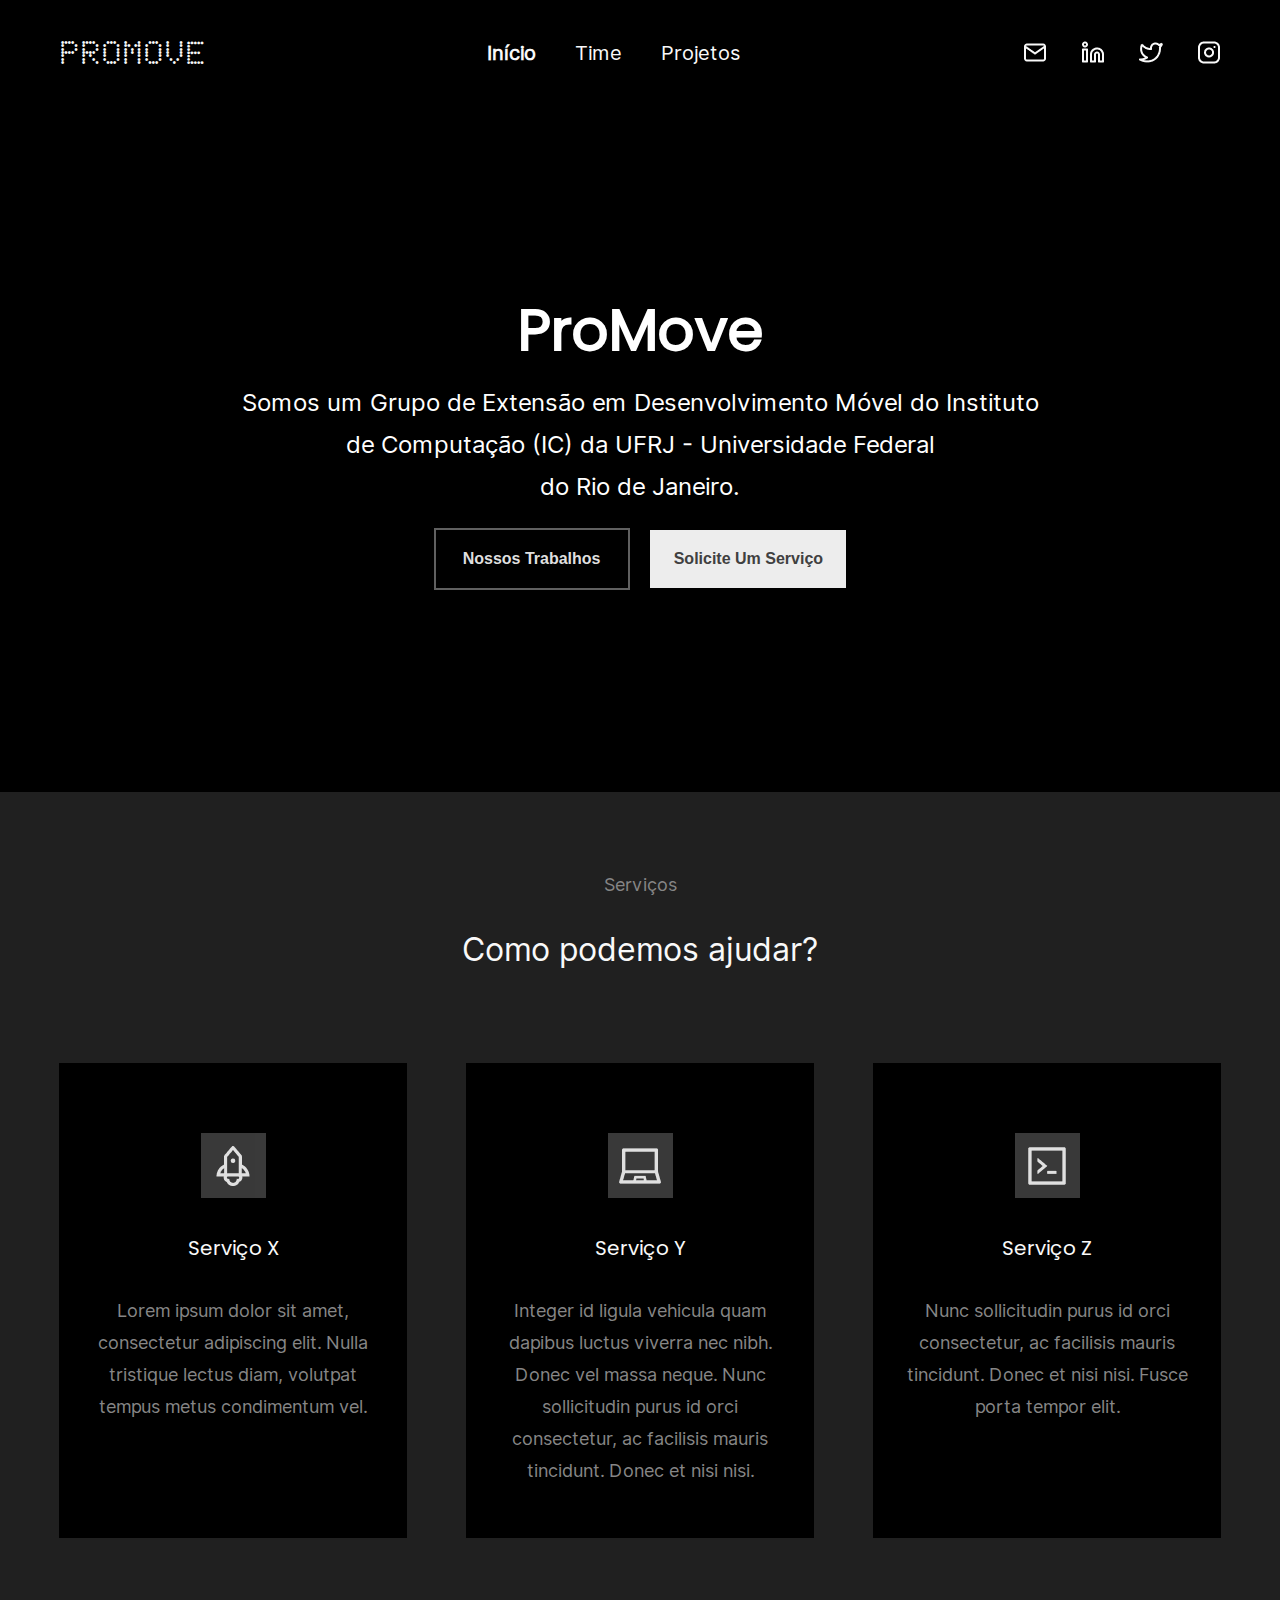
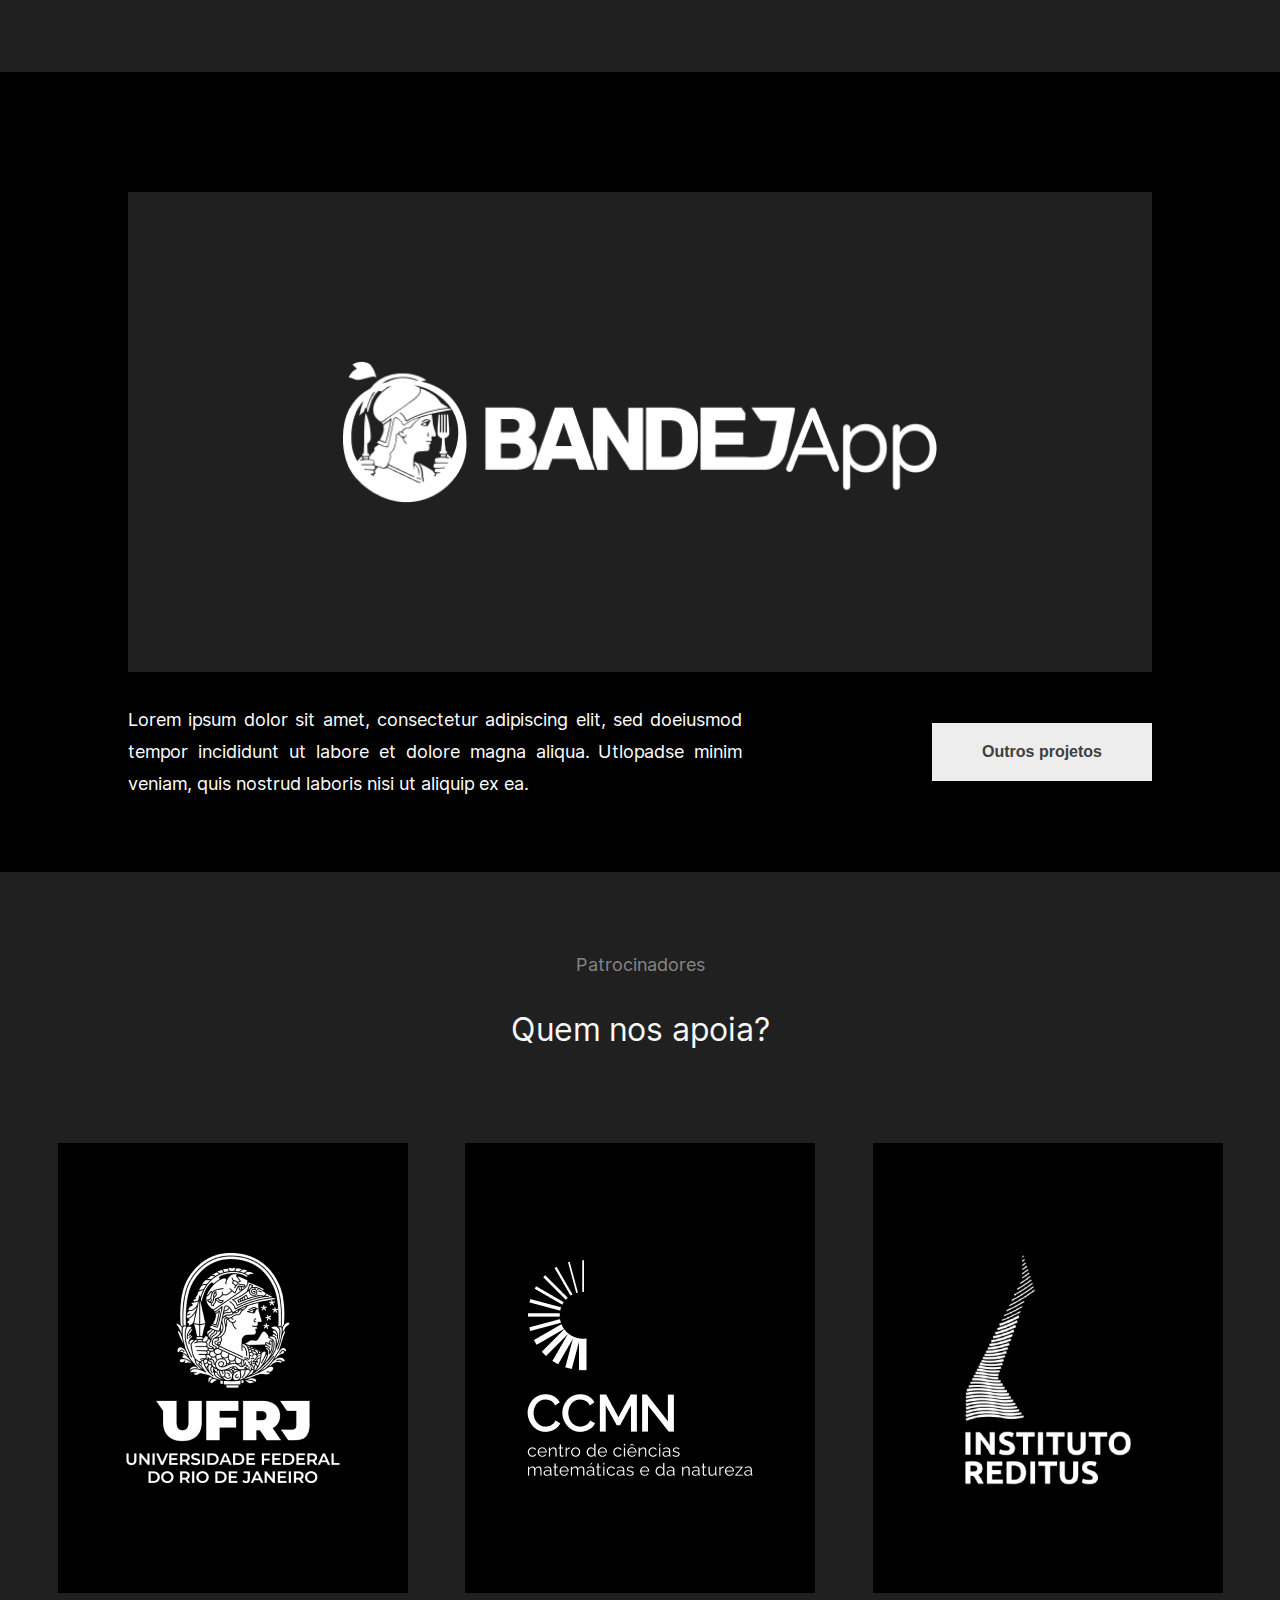
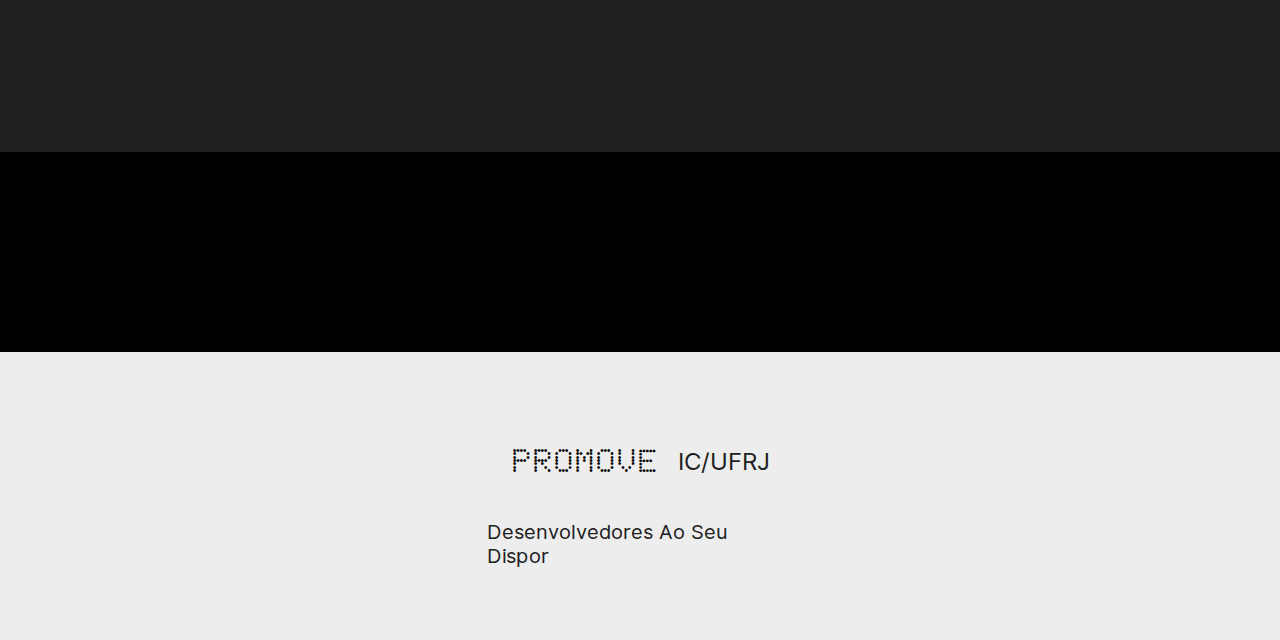
==== index.html @ 1f4e9b44 "melhora nome das classes e remove css não usado" ====
<!DOCTYPE html>
<html lang="en">

<head>
    <meta charset="UTF-8">
    <meta name="viewport" content="width=device-width, initial-scale=1.0">
    <link rel="stylesheet" href="styles/reset_css.css" />
    <link rel="stylesheet" href="style.css" />
    <title>ProMove - HomePage</title>
</head>

<body>
    <nav class="container-navbar">
        <div class="container-navbar-header-left">
            <h1 class="navbar-header-left">PROMOVE</h1>
        </div>
        <div class="container-navbar-list-center">
            <ul class="navbar-list-center">
                <li><a href=""> <span class="navbar-list-center-inicio">Início</span></a></li>
                <li><a href="pages/teams.html">Time</a></li>
                <li><a href="pages/projects.html">Projetos</a></li>
            </ul>
        </div>
        <div class="container-navbar-list-right">
            <ul class="navbar-list-right">
                <li><a href="mailto:promove@dcc.ufrj.br"> <img src="images/Mail-Icon.png"> </a></li>
                <li><a href="https://www.linkedin.com"> <img src="images/Linkedin-Icon.png"> </a></li>
                <li><a href="https://twitter.com/"> <img src="images/Twitter-Icon.png"> </a></li>
                <li><a href="https://www.instagram.com/"> <img src="images/Instagram-Icon.png"> </a></li>
            </ul>
        </div>
    </nav>

    <main class="container-main">
        <section class="container-section1">
            <article class="container-section1-conteudo">
                <h1>ProMove</h1>
                <p><span id="section1-texto-linha1">Somos um Grupo de Extensão em Desenvolvimento Móvel do
                        Instituto</span><span id="section1-texto-linha2">de Computação (IC) da UFRJ - Universidade
                        Federal</span>do Rio de Janeiro.</p>
                <div class="section1-botoes">
                    <button id="nossos-trabalhos-btn">Nossos Trabalhos</button>
                    <button id="solicite-um-servico-btn">Solicite Um Serviço</button>
                </div>
            </article>
        </section>

        <section class="servicos-section">
            <header>
                <h3>Serviços</h3>
                <h1>Como podemos ajudar?</h1>
            </header>
            <main class="servicos-cards">
                <div class="servico-card">
                    <div class="servico-card-container-img">
                        <img src="images/Section2-Rocket-Icon.png" alt="Imagem de Serviço X">
                    </div>
                    <h3>Serviço X</h3>
                    <p>Lorem ipsum dolor sit amet, consectetur adipiscing elit. Nulla tristique lectus diam,
                        volutpat tempus metus condimentum vel. </p>
                </div>

                <div class="servico-card">
                    <div class="servico-card-container-img">
                        <img src="images/Section2-Computer-Icon.png" alt="Imagem de Serviço Y">
                    </div>
                    <h3>Serviço Y</h3>
                    <p>Integer id ligula vehicula quam dapibus luctus viverra nec nibh. Donec vel massa
                        neque.
                        Nunc sollicitudin purus id orci consectetur, ac facilisis mauris tincidunt. Donec et
                        nisi nisi.</p>
                </div>

                <div class="servico-card">
                    <div class="servico-card-container-img">
                        <img src="images/Section2-Terminal-Icon.png" alt="Imagem de Serviço Z">
                    </div>
                    <h3>Serviço Z</h3>
                    <p>Nunc sollicitudin purus id orci consectetur, ac facilisis mauris tincidunt. Donec et
                        nisi
                        nisi. Fusce porta tempor elit.</p>
                </div>
            </main>
        </section>

        <section class="bandejapp-section">
            <div class="container-section3-conteudo">
                <div class="bandejapp">
                    <img id="bandejapp-img" src="images/bandejapp.png">
                </div>
                <div class="container-section3-inferior">
                    <p>Lorem ipsum dolor sit amet, consectetur adipiscing elit, sed doeiusmod
                        tempor incididunt ut labore et dolore magna aliqua. Utlopadse minim
                        veniam, quis nostrud laboris nisi ut aliquip ex ea.</p>
                    <button id="outros-projetos-btn">
                        Outros projetos
                    </button>
                </div>
            </div>
        </section>

        <section class="patrocinadores-section">
            <header>
                <h3 id="patrocinadores">Patrocinadores</h3>
                <h1 id="quem-nos-apoia">Quem nos apoia?</h1>
            </header>
            <main class="patrocinadores-cards">
                <div class="patrocinador-card">
                    <img src="images/Section3-img1.png">
                </div>

                <div class="patrocinador-card">
                    <img src="images/Section3-img2.png">
                </div>

                <div class="patrocinador-card">
                    <img src="images/Section3-img3.png">
                </div>
            </main>
        </section>

        <section id="preenchimento"></section>
    </main>

    <footer>
        <div class="container-footer-textos">
            <div class="container-footer-texto-superior">
                <h1>PROMOVE</h1>
                <h1>IC/UFRJ</h1>
            </div>
            <div class="container-footer-texto-inferior">
                <p>Desenvolvedores Ao Seu Dispor</p>
            </div>
        </div>
    </footer>
</body>

</html>
<script>
    const nossosTrabsBtn = document.getElementById('nossos-trabalhos-btn');
    const outrosProjetosBtn = document.getElementById('outros-projetos-btn');
    nossosTrabsBtn.addEventListener('click', () => { window.location = 'pages/projects.html'; })
    outrosProjetosBtn.addEventListener('click', () => { window.location = 'pages/projects.html'; })
</script>
---- style.css ----
/* Font Configurations */

@font-face {
    font-family: led_dot_font;
    src: url(typography/led_dot_matrix/LED\ Dot-Matrix.ttf);
}

@font-face {
    font-family: inter_font;
    src: url(typography/inter/Inter-Regular.ttf);
}

@font-face {
    font-family: poppins_font;
    src: url(typography/Poppins/Poppins-Regular.ttf);
}

body {
    background-color: black;
}

/* Navbar */
.container-navbar {
    display: flex;
    align-items: center;
    justify-content: space-evenly;
    height: 107px;
    gap: 14rem;
}

.container-navbar-header-left {
    display: flex;
    align-items: center;
    height: 67px;
    text-align: center;
    width: 145px;
}

.navbar-header-left {
    font-family: led_dot_font;
    color: #F9F9F9;
    font-size: 32px;
    font-weight: 400;
    line-height: 23.03px;
}

.container-navbar-list-center {
    width: 253px;
}

.navbar-list-center {
    font-family: inter_font;
    font-weight: 500;
    font-size: 20px;
    line-height: 24.2px;
    display: flex;
    justify-content: space-between;
    text-align: center;
}

.navbar-list-center li a {
    color: #F9F9F9;
    text-decoration: none;
}

.navbar-list-center-inicio {
    font-weight: 700;
}

.container-navbar-list-right {
    width: 198px;
}

.navbar-list-right {

    justify-content: space-between;
    display: flex;
}

/* Header */

/* Section 1 */

.container-section1 {
    color: white;
    display: flex;
    align-items: center;
    justify-content: center;
    height: 685px;
}

.container-section1-conteudo {
    display: flex;
    flex-direction: column;
    text-align: center;
    height: 282px;
    width: 100%;
}

.container-section1-conteudo h1 {
    font-family: poppins_font;
    font-size: 58px;
    font-weight: 700;
    line-height: 41px;
}

.container-section1-conteudo p {
    font-family: inter_font;
    font-size: 24px;
    line-height: 42px;
    margin-top: 2rem;
}

#section1-texto-linha1::after {
    content: "\a";
    white-space: pre;
}

#section1-texto-linha2::after {
    content: "\a";
    white-space: pre;
}

.section1-botoes {
    display: flex;
    width: 100%;
    justify-content: center;
    align-items: center;
    margin-top: 20px;
    gap: 1.3rem;
}

#nossos-trabalhos-btn {
    cursor: pointer;
    color: var(--Text---Platinum, #DFDFDF);
    font-size: medium;
    text-align: center;
    font-weight: bold;
    background-color: black;
    border: 2px solid #606060;
    width: 196px;
    padding: 20px 22px 20px 22px;
}

#solicite-um-servico-btn {
    cursor: pointer;
    background-color: #EDEDED;
    font-size: medium;
    font-weight: bold;
    color: #404040;
    width: 196px;
    border: 0px;
    padding: 20px 22px 20px 22px;
}

/* Section serviços */

.servicos-section {
    height: 740px;
    display: block;
    align-items: center;
    justify-content: center;
    background-color: #202020;
    padding-top: 70px;
    padding-bottom: 70px;
}

.servicos-section header {
    display: block;
    justify-content: center;
    text-align: center;
}

.servicos-section header h3 {
    color: #868686;
    font-family: inter_font;
    font-size: large;
    font-weight: 500;
    line-height: 46.5px;
}

.servicos-section header h1 {
    color: #F9F9F9;
    font-family: inter_font;
    font-size: xx-large;
    font-weight: 500;
    line-height: 82.5px;
}

.servicos-cards {
    display: flex;
    text-align: center;
    justify-content: space-evenly;
    margin-top: 72px;
}

.servico-card {
    display: flex;
    flex-direction: column;
    align-items: center;
    justify-content: center;
    height: 475px;
    width: 348px;
    gap: 2.5rem;
    background-color: black;
}

.servico-card h3 {
    color: #F9F9F9;
    font-family: poppins_font;
    font-size: 20px;
    font-weight: 500;
    height: 17px;
    width: 293px;
    /* margin-top: 40px; */
}

.servico-card p {
    color: #868686;
    font-family: inter_font;
    font-size: 18px;
    font-weight: 500;
    line-height: 32px;
    height: 173px;
    width: 296px;
    /* margin-top: 40px; */
}

.servico-card-container-img {
    background-color: #404040;
    /* Rever essa cor pq não sei qual é */
    display: flex;
    justify-content: center;
    align-items: center;
    height: 65px;
    width: 65px;
    opacity: 0.9;
}

/* Section bandejapp  */

.bandejapp-section {
    width: 100%;
    height: 800px;
    background-color: black;
    display: flex;

}

.container-section3-conteudo {
    /*background-color: var(--Eerie-Black, #202020);*/
    background-color: black;
    margin-top: 120px;
    margin-bottom: 120px;
    margin-left: 10%;
    width: 80%;
    height: 500px;
    color: white;
}

.bandejapp {
    background-color: var(--Eerie-Black, #202020);
    display: flex;
    height: 480px;
    padding: 0px 313.621px 0px 313px;
    justify-content: center;
    align-items: center;
}

#bandejapp-img {
    width: 594.206px;
    height: 142px;
    flex-shrink: 0;
}

.container-section3-inferior {
    display: flex;
    align-items: center;
    justify-content: space-between;
    margin-top: 2rem;
}

.container-section3-inferior p {
    font-size: large;
    font-family: inter_font;
    width: 60%;
    text-align: justify;
    line-height: 32px;
}

#outros-projetos-btn {
    cursor: pointer;
    background-color: #EDEDED;
    font-size: medium;
    font-weight: bold;
    color: #404040;
    width: 220px;
    border: 0px;
    padding: 20px 22px 20px 22px;
}

/* Section patrocinadores */

.patrocinadores-section {
    background-color: #202020;
    height: 740px;
    padding-top: 70px;
    padding-bottom: 70px;
    display: block;
    align-items: center;
    justify-content: center;
}

.patrocinadores-section header {
    display: block;
    justify-content: center;
    text-align: center;
}

.patrocinadores-section header h3 {
    color: #868686;
    font-family: inter_font;
    font-size: large;
    font-weight: 500;
    line-height: 46.5px;
}

.patrocinadores-section header h1 {
    color: #F9F9F9;
    font-family: inter_font;
    font-size: xx-large;
    font-weight: 500;
    line-height: 82.5px;
}

.patrocinadores-cards {
    height: 475px;
    display: flex;
    justify-content: space-evenly;
    margin-top: 72px;
}

.patrocinador-card {
    display: flex;
    justify-content: center;
    align-items: center;
    height: 450px;
    width: 350px;
    background-color: black;
}

#preenchimento {
    width: 100%;
    height: 200px;
    background-color: black;
}

/* Footer */

footer {
    background-color: #EDEDED;
    display: flex;
    align-items: center;
    justify-content: center;
    height: 288px;
}

.container-footer-textos {
    background-color: #EDEDED;
    height: 144px;
    width: 306px;
    display: flex;
    align-items: center;
    justify-content: center;
    flex-direction: column;
}

.container-footer-texto-superior {
    display: flex;
    align-items: center;
    justify-content: space-between;
    margin-bottom: 20px;
    height: 100px;
    width: 259px;
}

.container-footer-texto-superior h1:nth-child(1) {
    color: #010101;
    font-family: led_dot_font;
    font-size: 32px;
    font-weight: 400;
    line-height: 23.03px;
}

.container-footer-texto-superior h1:nth-child(2) {
    color: #202020;
    font-family: inter_font;
    font-size: 24px;
    font-weight: 500;
    line-height: 29.05px;
}

.container-footer-texto-inferior {
    color: #202020;
    font-family: inter_font;
    font-size: 20px;
    font-weight: 500;
    line-height: 24.2px;
}
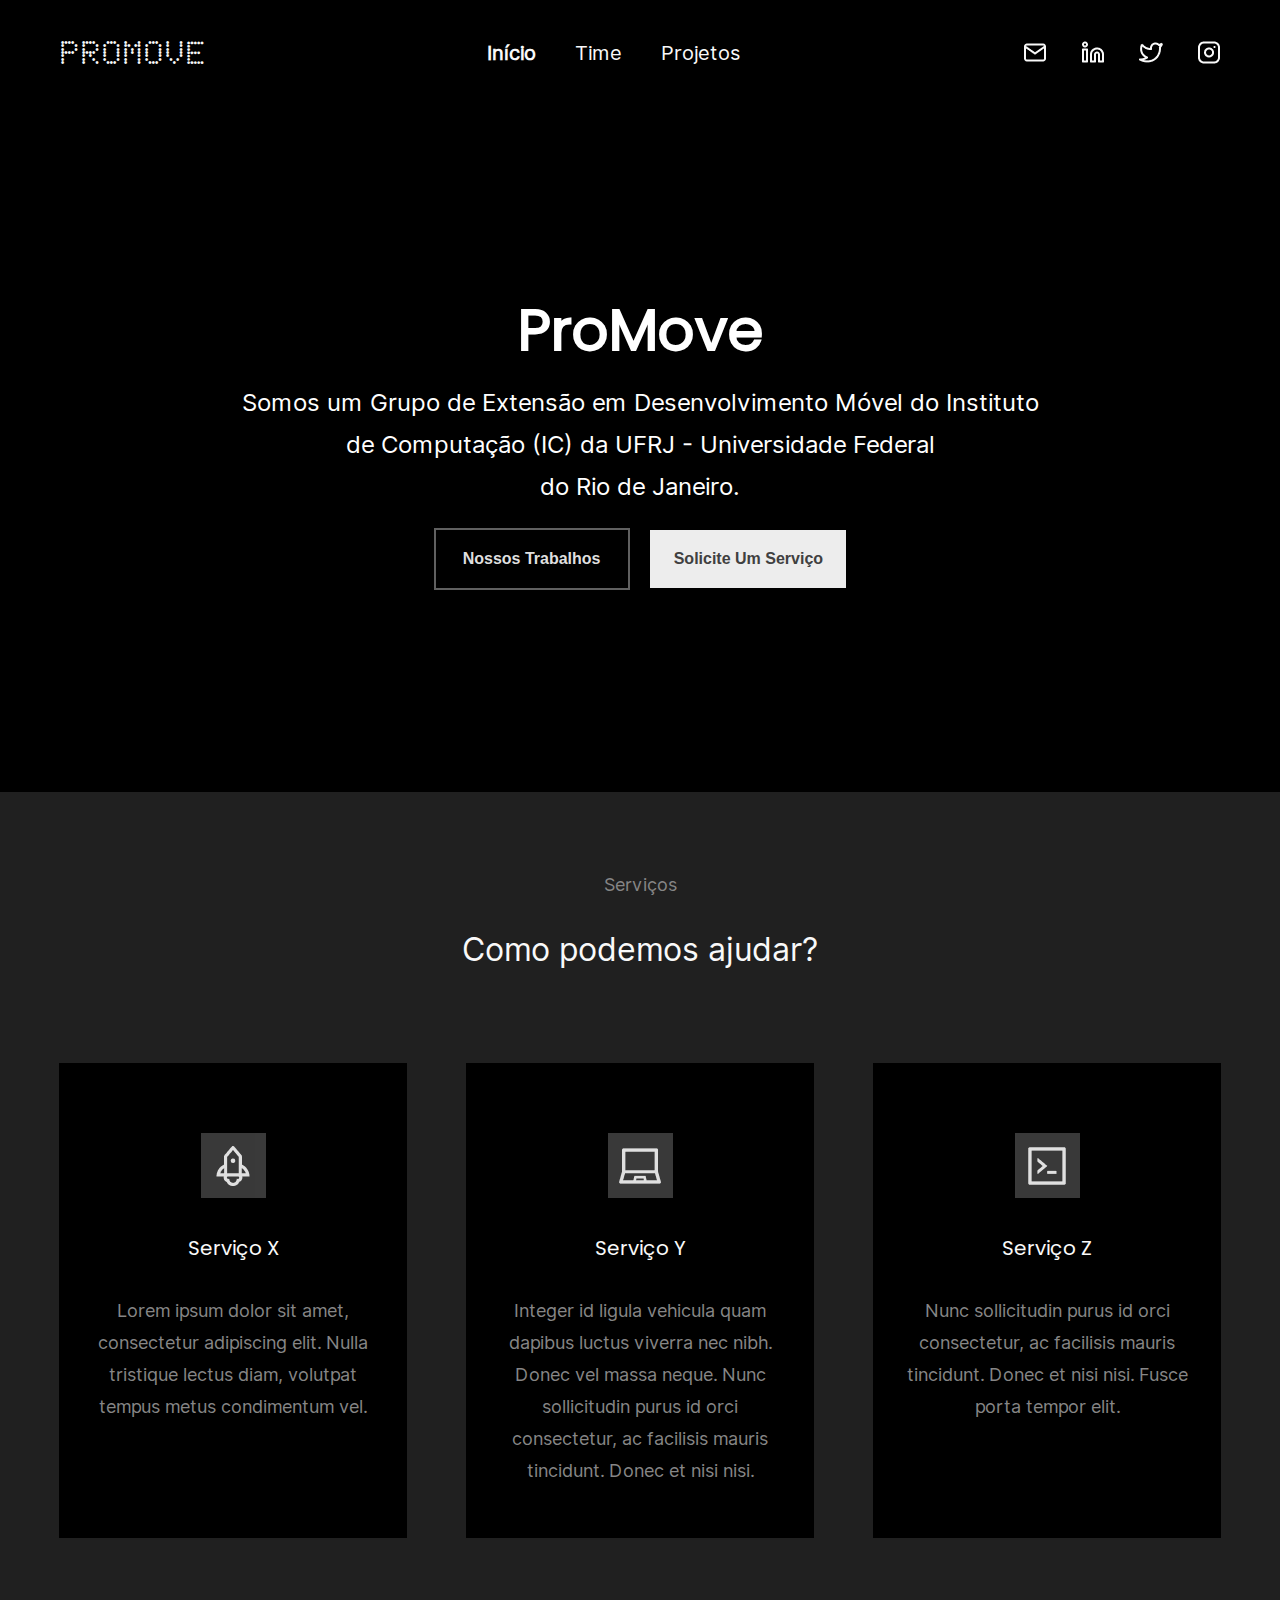
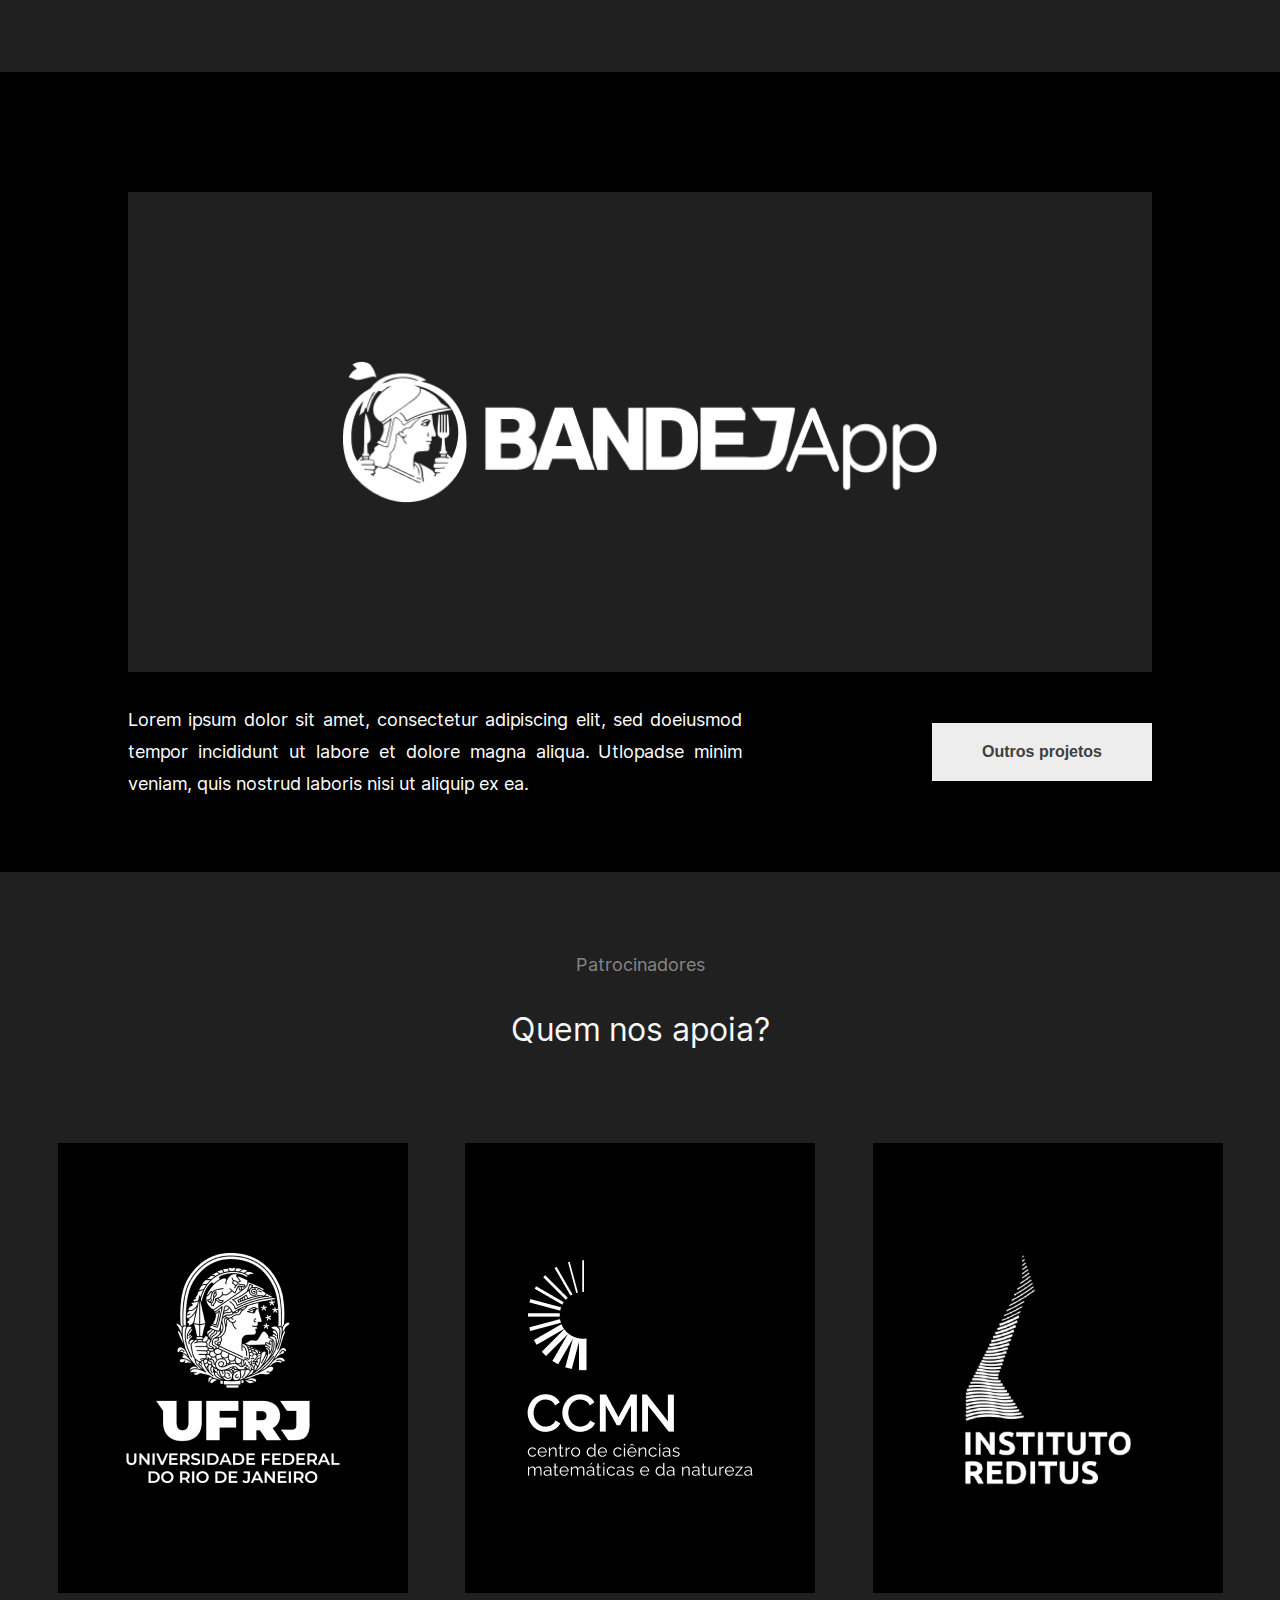
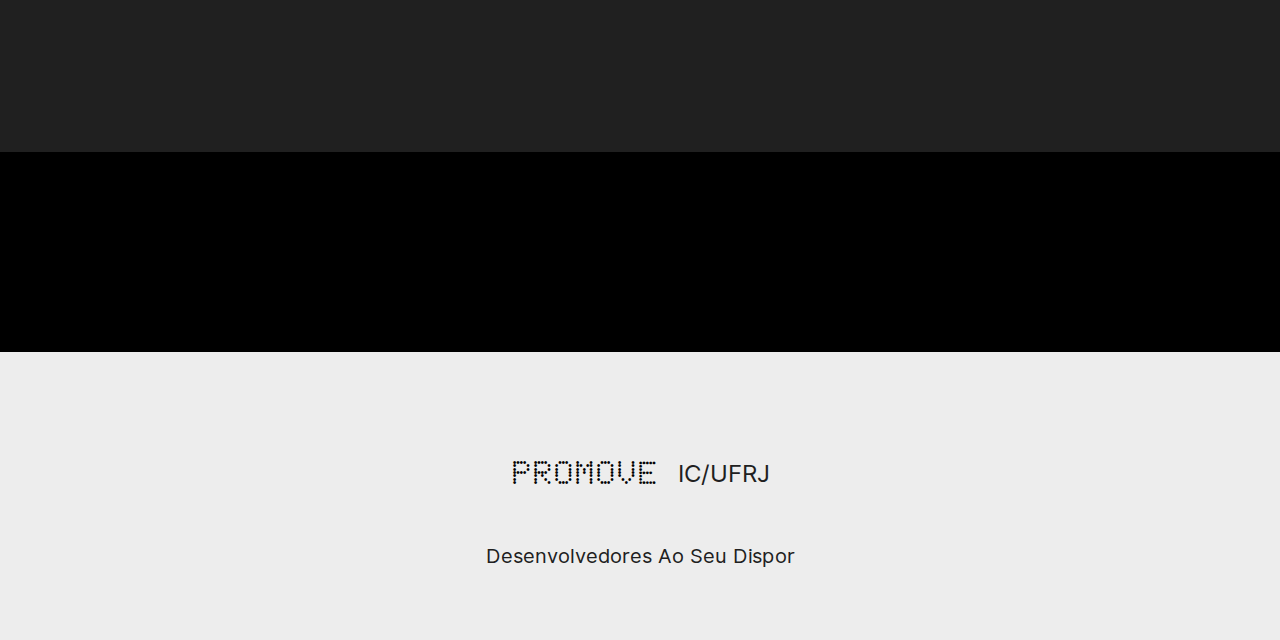
==== commit 618fe4f3: "ajusta footer home" ====
--- a/index.html
+++ b/index.html
@@ -123,15 +123,11 @@
     </main>
 
     <footer>
-        <div class="container-footer-textos">
-            <div class="container-footer-texto-superior">
-                <h1>PROMOVE</h1>
-                <h1>IC/UFRJ</h1>
-            </div>
-            <div class="container-footer-texto-inferior">
-                <p>Desenvolvedores Ao Seu Dispor</p>
-            </div>
+        <div class="container-footer-texto-superior">
+            <h1>PROMOVE</h1>
+            <h1>IC/UFRJ</h1>
         </div>
+        <p class="container-footer-texto-inferior">Desenvolvedores Ao Seu Dispor</p>
     </footer>
 </body>
 
--- a/style.css
+++ b/style.css
@@ -358,21 +358,13 @@
 /* Footer */
 
 footer {
+    width: 100%;
     background-color: #EDEDED;
     display: flex;
+    flex-direction: column;
     align-items: center;
     justify-content: center;
     height: 288px;
-}
-
-.container-footer-textos {
-    background-color: #EDEDED;
-    height: 144px;
-    width: 306px;
-    display: flex;
-    align-items: center;
-    justify-content: center;
-    flex-direction: column;
 }
 
 .container-footer-texto-superior {
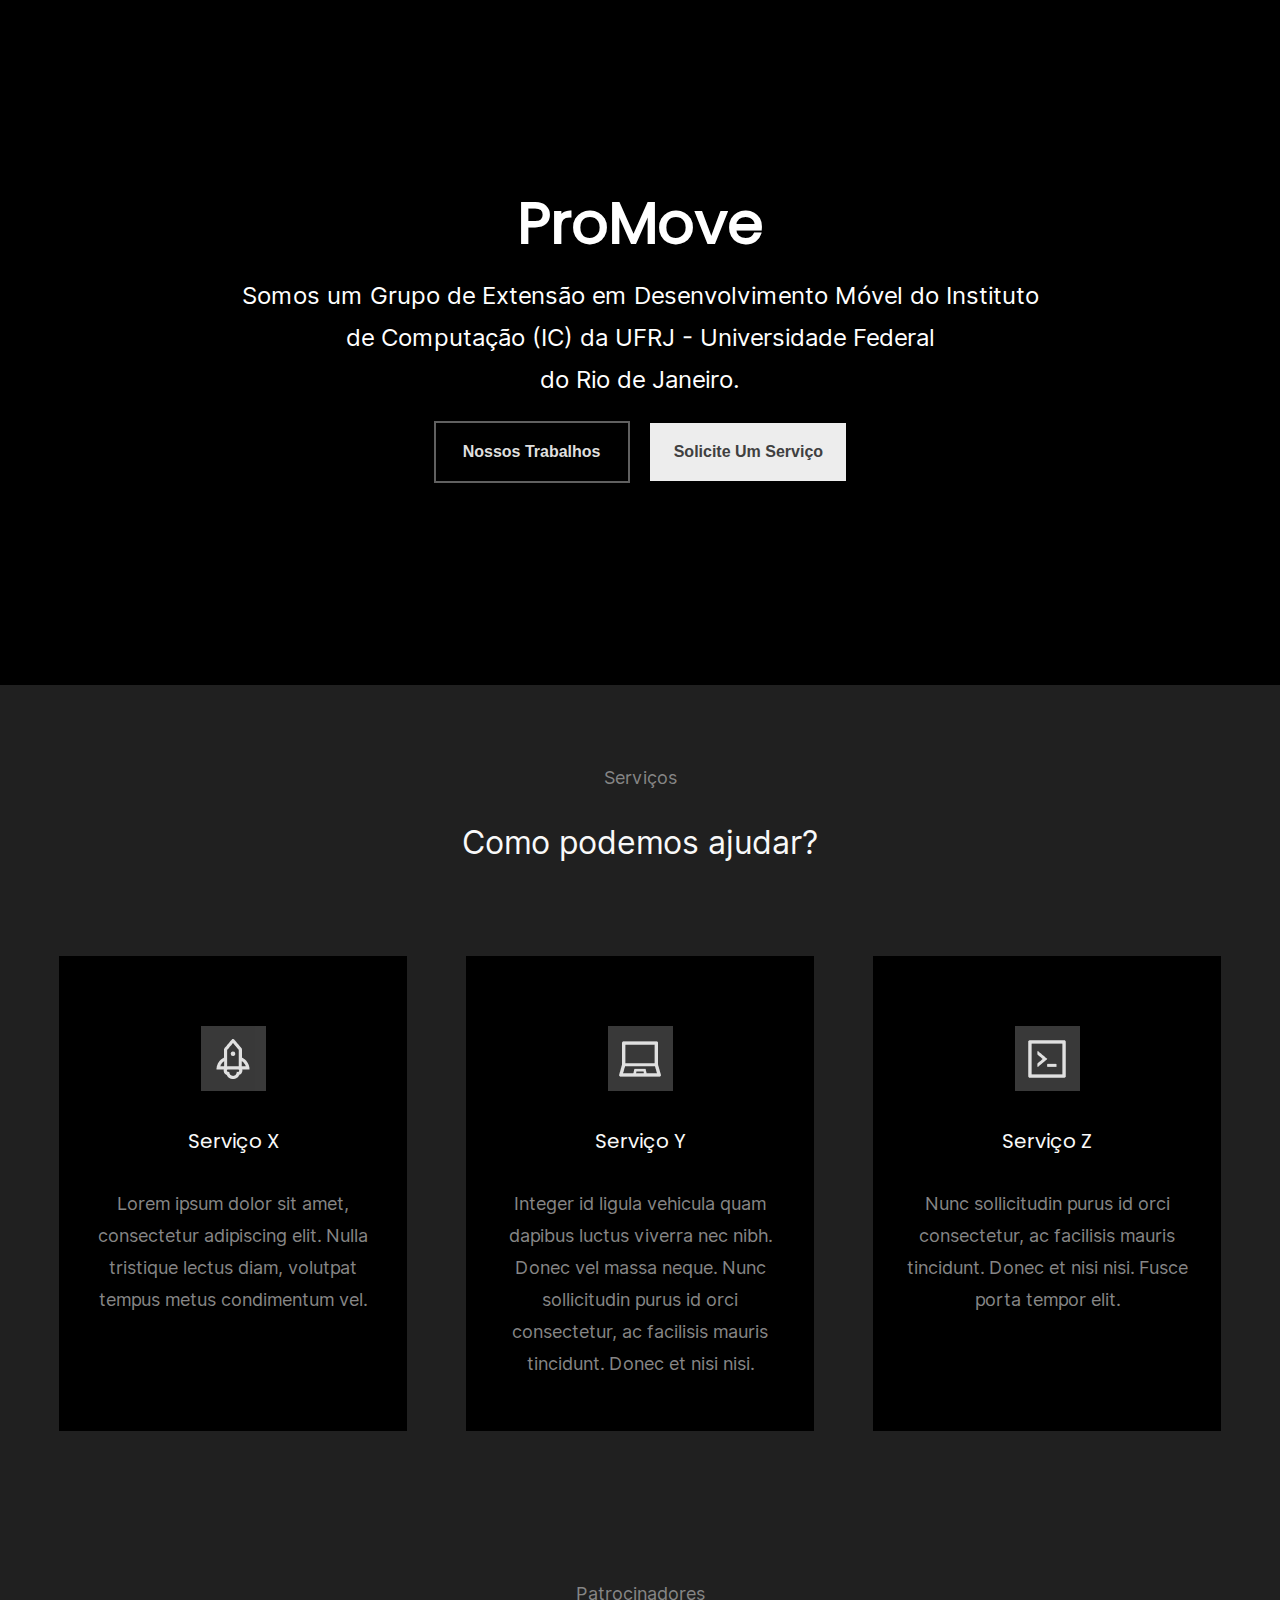
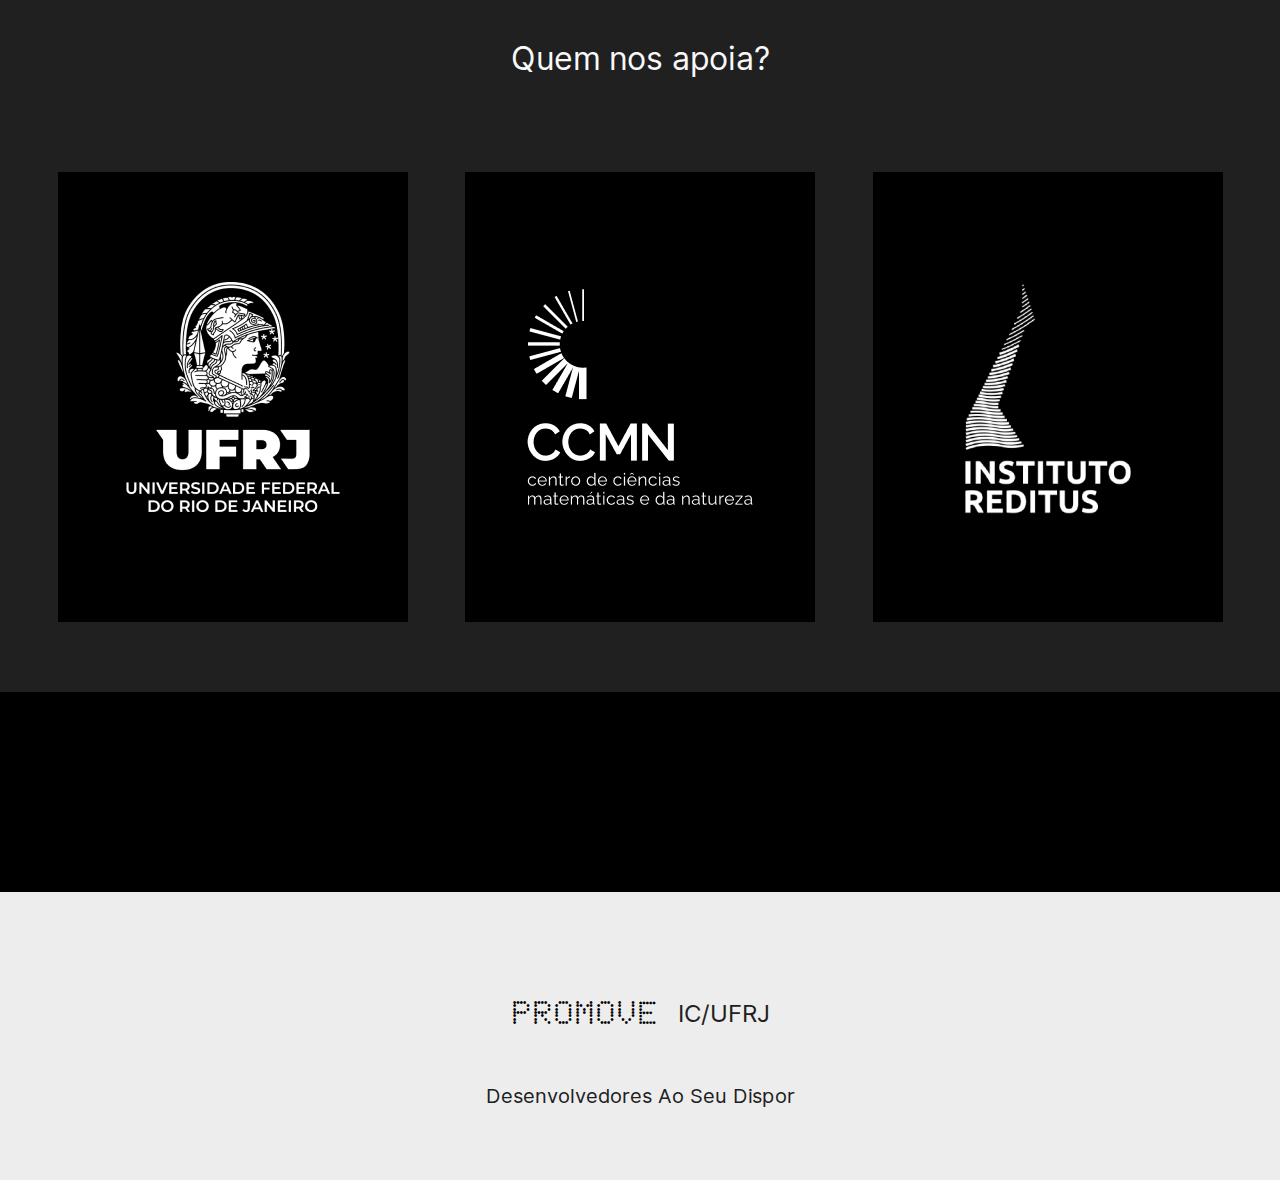
==== commit 749dde7c: "adiciona responsividade em servicos e patrocinadores na home" ====
--- a/index.html
+++ b/index.html
@@ -10,7 +10,7 @@
 </head>
 
 <body>
-    <nav class="container-navbar">
+    <!-- <nav class="container-navbar">
         <div class="container-navbar-header-left">
             <h1 class="navbar-header-left">PROMOVE</h1>
         </div>
@@ -29,7 +29,7 @@
                 <li><a href="https://www.instagram.com/"> <img src="images/Instagram-Icon.png"> </a></li>
             </ul>
         </div>
-    </nav>
+    </nav> -->
 
     <main class="container-main">
         <section class="container-section1">
@@ -83,7 +83,7 @@
             </main>
         </section>
 
-        <section class="bandejapp-section">
+        <!-- <section class="bandejapp-section">
             <div class="container-section3-conteudo">
                 <div class="bandejapp">
                     <img id="bandejapp-img" src="images/bandejapp.png">
@@ -97,7 +97,7 @@
                     </button>
                 </div>
             </div>
-        </section>
+        </section> -->
 
         <section class="patrocinadores-section">
             <header>
--- a/style.css
+++ b/style.css
@@ -156,7 +156,7 @@
 /* Section serviços */
 
 .servicos-section {
-    height: 740px;
+    width: 100%;
     display: block;
     align-items: center;
     justify-content: center;
@@ -303,7 +303,7 @@
 
 .patrocinadores-section {
     background-color: #202020;
-    height: 740px;
+    /* height: 740px; */
     padding-top: 70px;
     padding-bottom: 70px;
     display: block;
@@ -334,7 +334,7 @@
 }
 
 .patrocinadores-cards {
-    height: 475px;
+    /* height: 475px; */
     display: flex;
     justify-content: space-evenly;
     margin-top: 72px;
@@ -398,4 +398,15 @@
     font-size: 20px;
     font-weight: 500;
     line-height: 24.2px;
+}
+
+@media (max-width: 768px) {
+
+    .servicos-cards,
+    .patrocinadores-cards {
+        flex-direction: column;
+        align-items: center;
+        justify-content: center;
+        gap: 1.3rem;
+    }
 }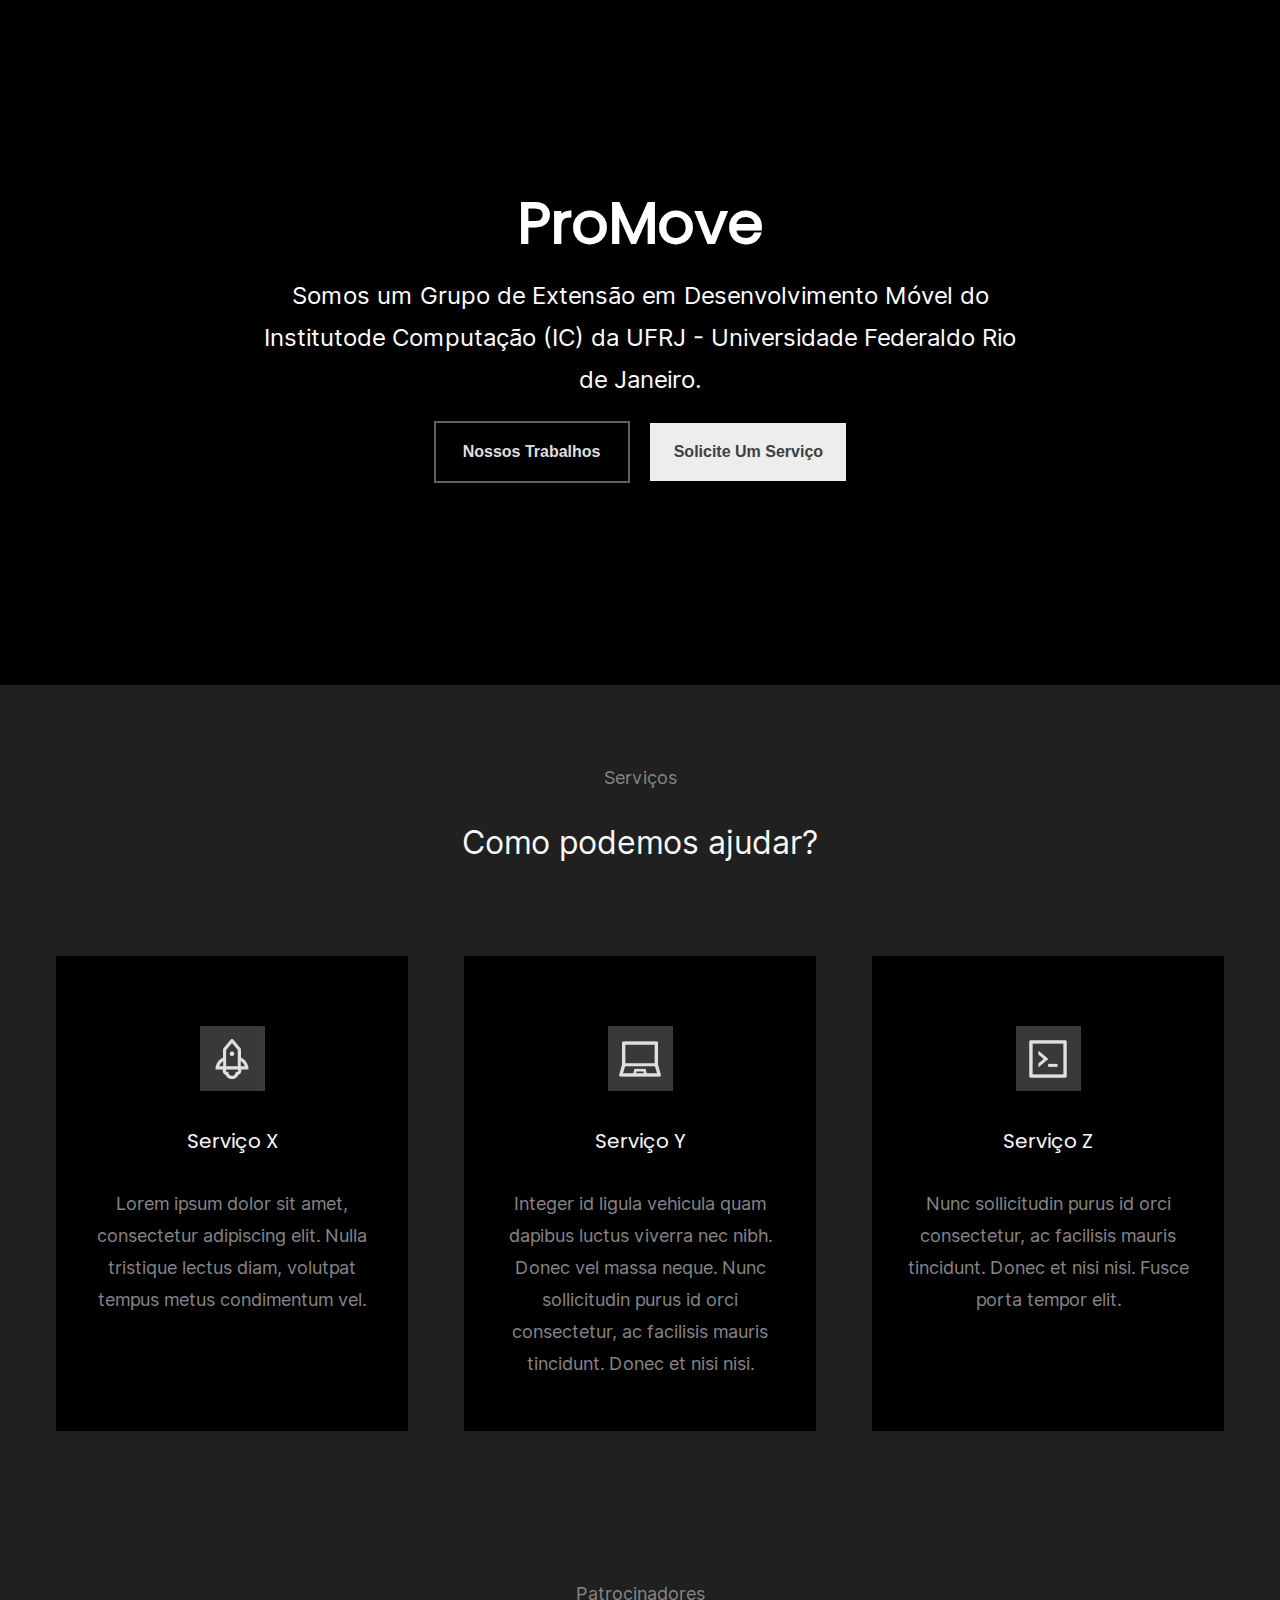
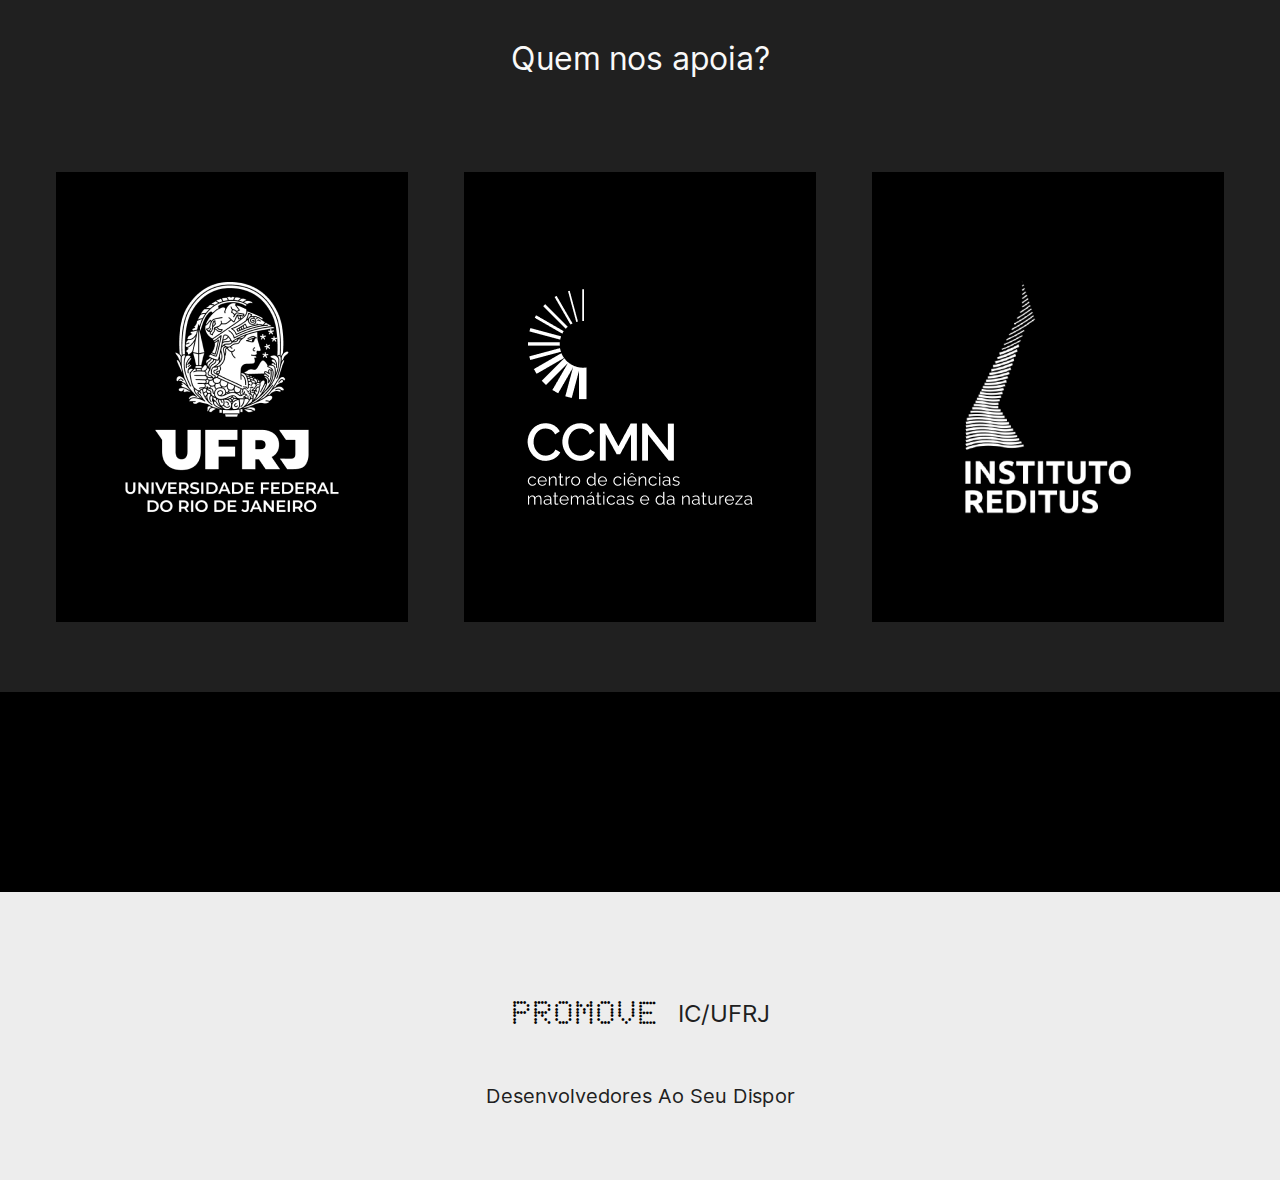
==== commit db9572f9: "adiciona responsividade na seção de apresentação" ====
--- a/index.html
+++ b/index.html
@@ -32,17 +32,16 @@
     </nav> -->
 
     <main class="container-main">
-        <section class="container-section1">
-            <article class="container-section1-conteudo">
-                <h1>ProMove</h1>
-                <p><span id="section1-texto-linha1">Somos um Grupo de Extensão em Desenvolvimento Móvel do
-                        Instituto</span><span id="section1-texto-linha2">de Computação (IC) da UFRJ - Universidade
-                        Federal</span>do Rio de Janeiro.</p>
-                <div class="section1-botoes">
-                    <button id="nossos-trabalhos-btn">Nossos Trabalhos</button>
-                    <button id="solicite-um-servico-btn">Solicite Um Serviço</button>
-                </div>
-            </article>
+
+        <section class="apresentacao-section">
+            <h1>ProMove</h1>
+            <p>Somos um Grupo de Extensão em Desenvolvimento Móvel do
+                Institutode Computação (IC) da UFRJ - Universidade
+                Federaldo Rio de Janeiro.</p>
+            <div class="apresentacao-botoes">
+                <button id="nossos-trabalhos-btn">Nossos Trabalhos</button>
+                <button id="solicite-um-servico-btn">Solicite Um Serviço</button>
+            </div>
         </section>
 
         <section class="servicos-section">
--- a/style.css
+++ b/style.css
@@ -79,49 +79,34 @@
 
 /* Header */
 
-/* Section 1 */
-
-.container-section1 {
+/* Section apresentação */
+
+.apresentacao-section {
     color: white;
     display: flex;
+    flex-direction: column;
     align-items: center;
     justify-content: center;
     height: 685px;
 }
 
-.container-section1-conteudo {
-    display: flex;
-    flex-direction: column;
-    text-align: center;
-    height: 282px;
-    width: 100%;
-}
-
-.container-section1-conteudo h1 {
+.apresentacao-section h1 {
     font-family: poppins_font;
     font-size: 58px;
     font-weight: 700;
     line-height: 41px;
 }
 
-.container-section1-conteudo p {
+.apresentacao-section p {
     font-family: inter_font;
     font-size: 24px;
+    text-align: center;
     line-height: 42px;
+    width: 60%;
     margin-top: 2rem;
 }
 
-#section1-texto-linha1::after {
-    content: "\a";
-    white-space: pre;
-}
-
-#section1-texto-linha2::after {
-    content: "\a";
-    white-space: pre;
-}
-
-.section1-botoes {
+.apresentacao-botoes {
     display: flex;
     width: 100%;
     justify-content: center;
@@ -200,7 +185,7 @@
     align-items: center;
     justify-content: center;
     height: 475px;
-    width: 348px;
+    width: 22rem;
     gap: 2.5rem;
     background-color: black;
 }
@@ -303,7 +288,6 @@
 
 .patrocinadores-section {
     background-color: #202020;
-    /* height: 740px; */
     padding-top: 70px;
     padding-bottom: 70px;
     display: block;
@@ -334,7 +318,6 @@
 }
 
 .patrocinadores-cards {
-    /* height: 475px; */
     display: flex;
     justify-content: space-evenly;
     margin-top: 72px;
@@ -345,7 +328,7 @@
     justify-content: center;
     align-items: center;
     height: 450px;
-    width: 350px;
+    width: 22rem;
     background-color: black;
 }
 
@@ -409,4 +392,28 @@
         justify-content: center;
         gap: 1.3rem;
     }
+
+    .servico-card,
+    .patrocinador-card {
+        width: 19rem;
+    }
+}
+
+@media (max-width: 425px) {
+    .apresentacao-botoes {
+        flex-direction: column;
+    }
+
+    .apresentacao-section h1 {
+        font-family: poppins_font;
+        font-size: 58px;
+        font-weight: 700;
+        line-height: 41px;
+    }
+
+    .apresentacao-section p {
+        font-size: large;
+        text-align: justify;
+        width: 80%;
+    }
 }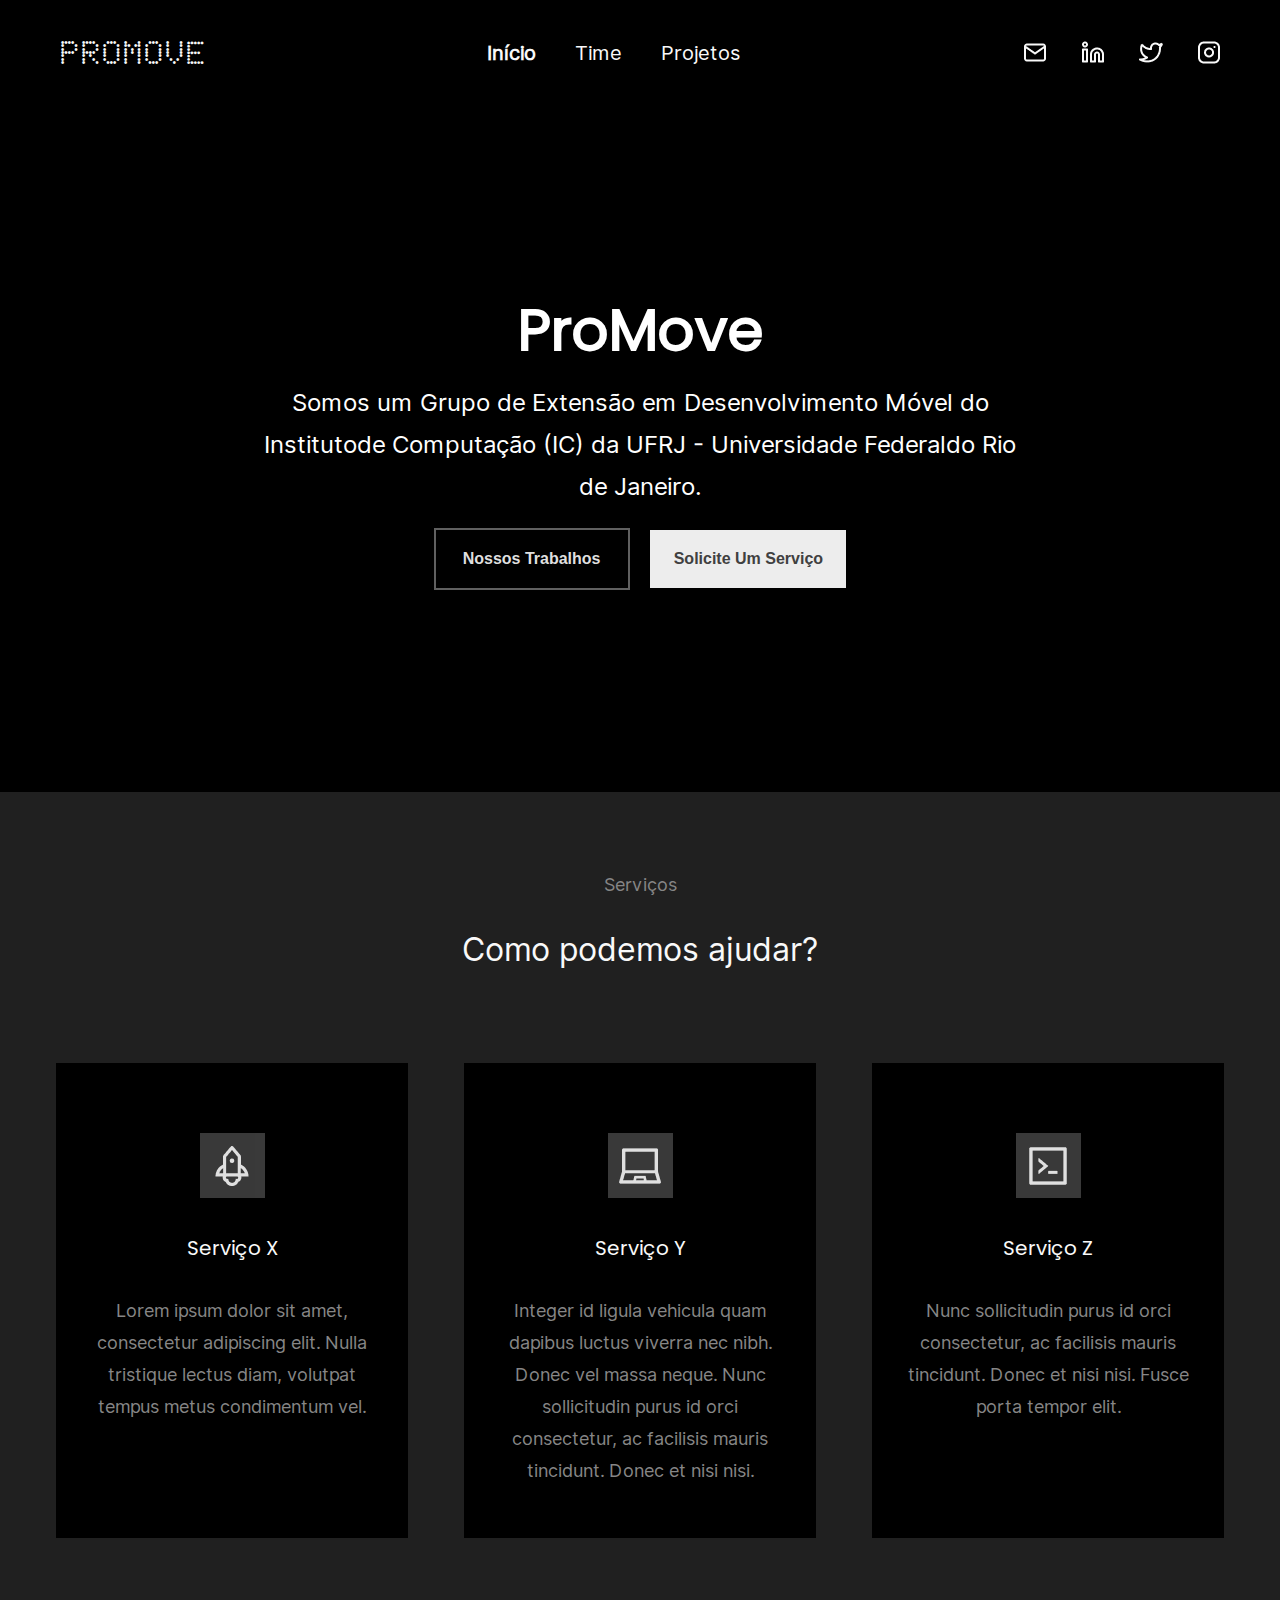
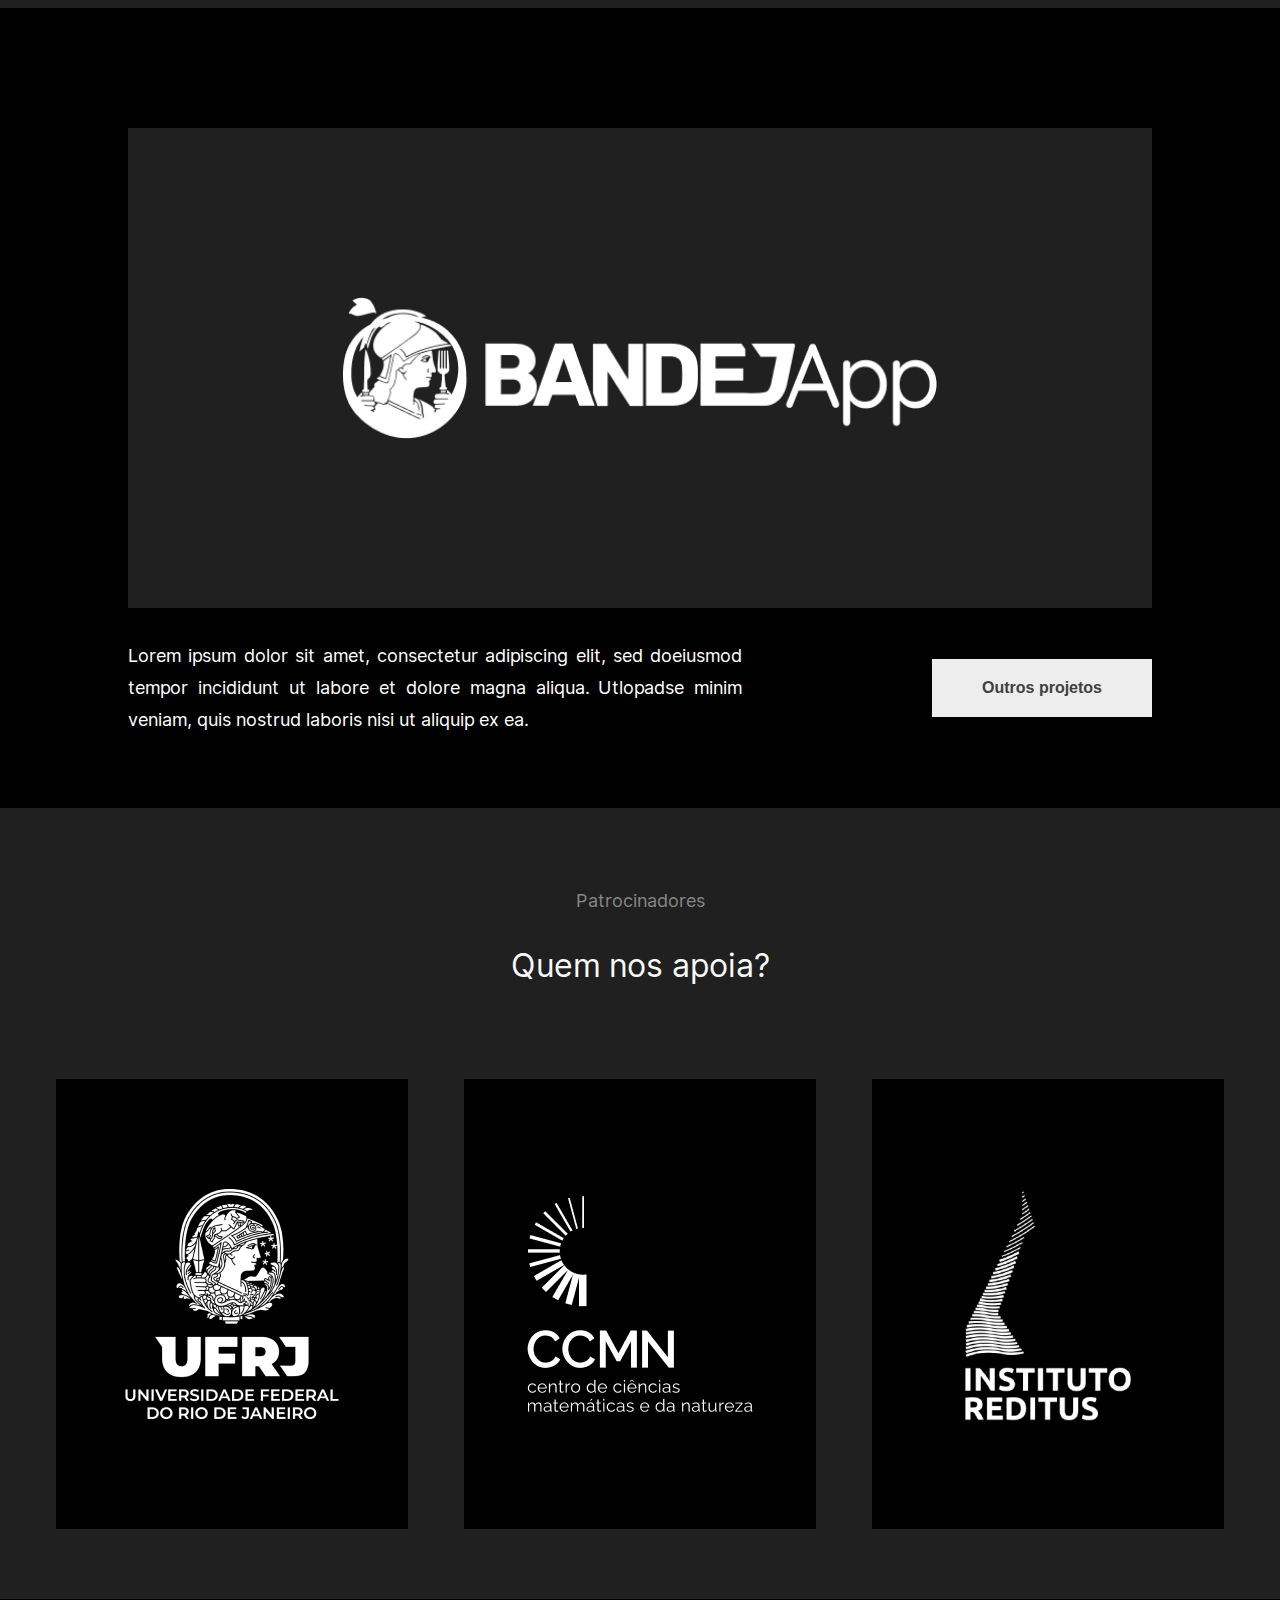
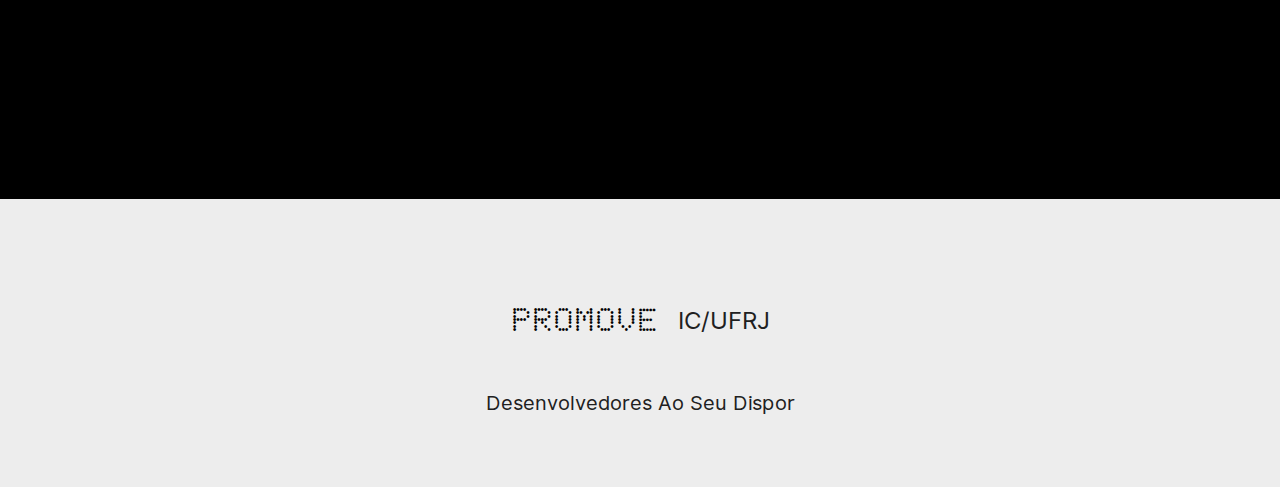
==== commit 7eea47c6: "descomenta navbar e seção bandejapp" ====
--- a/index.html
+++ b/index.html
@@ -10,7 +10,7 @@
 </head>
 
 <body>
-    <!-- <nav class="container-navbar">
+    <nav class="container-navbar">
         <div class="container-navbar-header-left">
             <h1 class="navbar-header-left">PROMOVE</h1>
         </div>
@@ -29,7 +29,7 @@
                 <li><a href="https://www.instagram.com/"> <img src="images/Instagram-Icon.png"> </a></li>
             </ul>
         </div>
-    </nav> -->
+    </nav>
 
     <main class="container-main">
 
@@ -82,7 +82,7 @@
             </main>
         </section>
 
-        <!-- <section class="bandejapp-section">
+        <section class="bandejapp-section">
             <div class="container-section3-conteudo">
                 <div class="bandejapp">
                     <img id="bandejapp-img" src="images/bandejapp.png">
@@ -96,7 +96,7 @@
                     </button>
                 </div>
             </div>
-        </section> -->
+        </section>
 
         <section class="patrocinadores-section">
             <header>
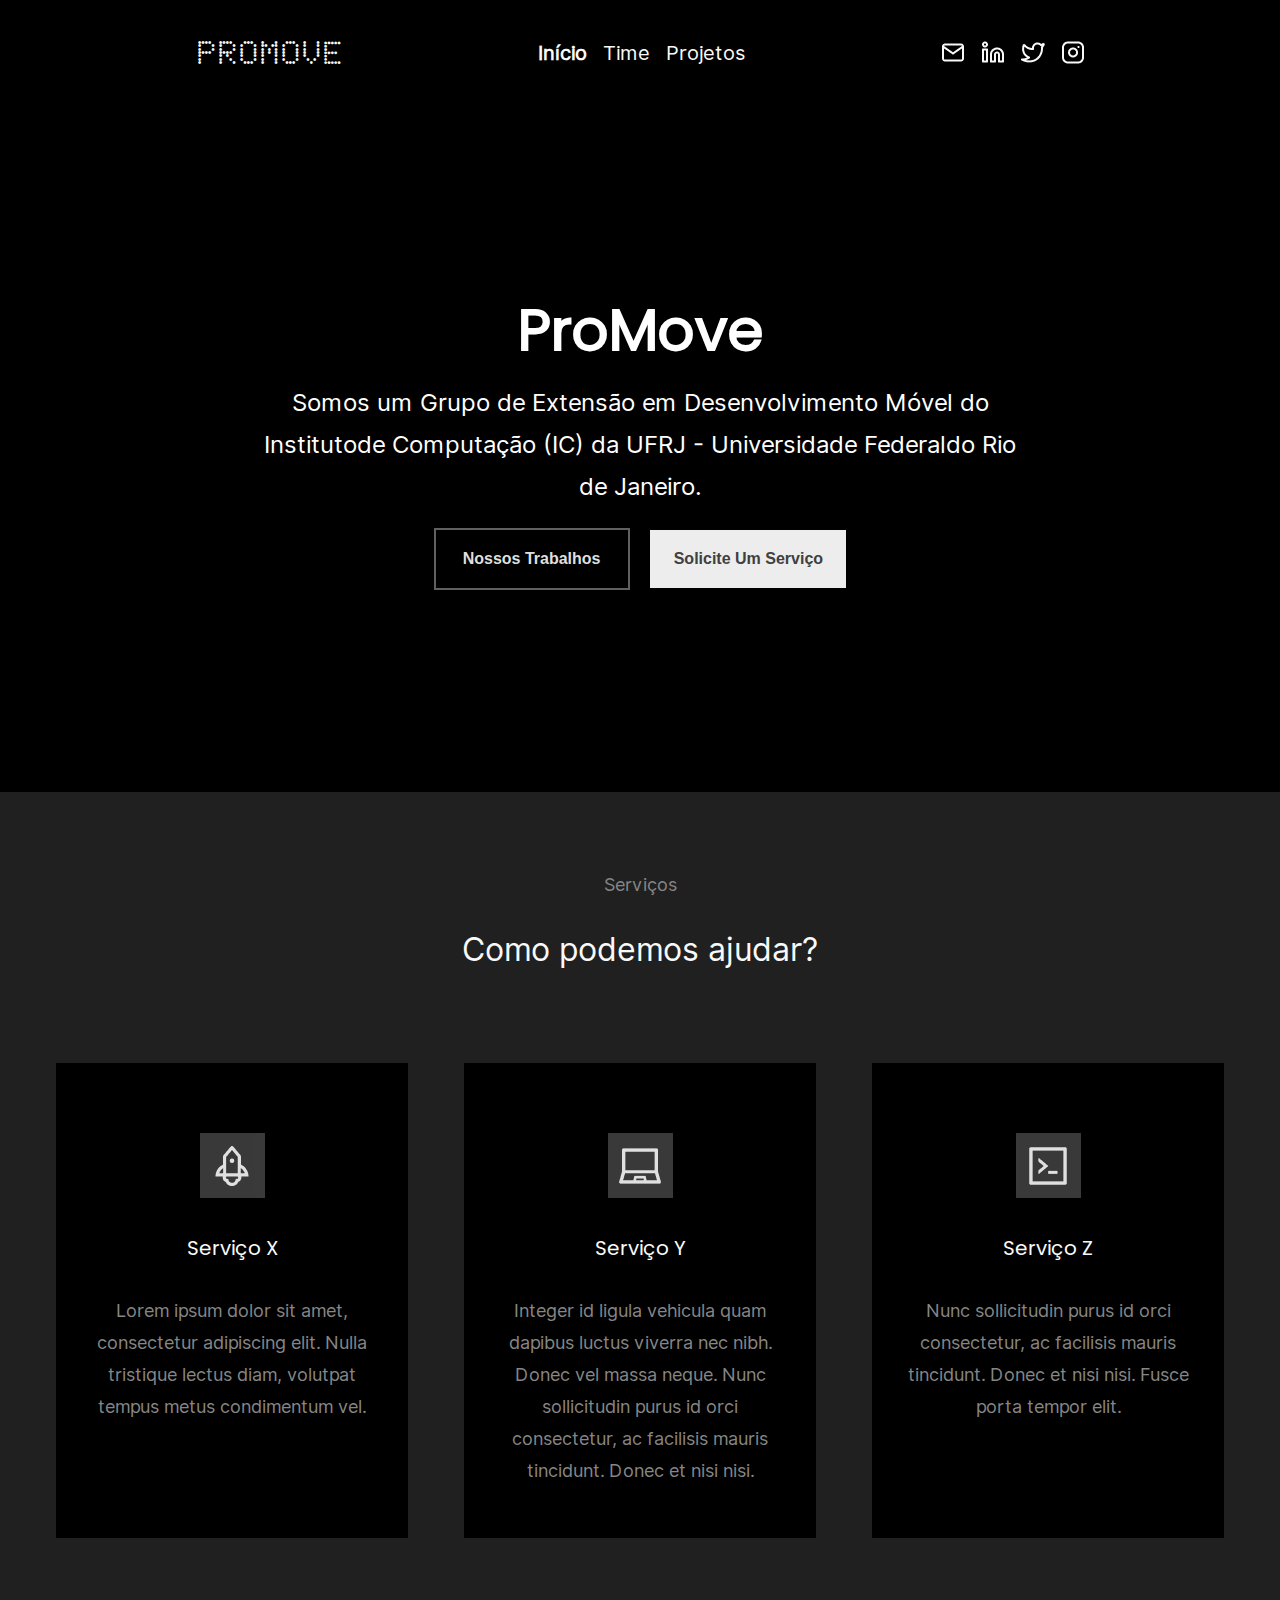
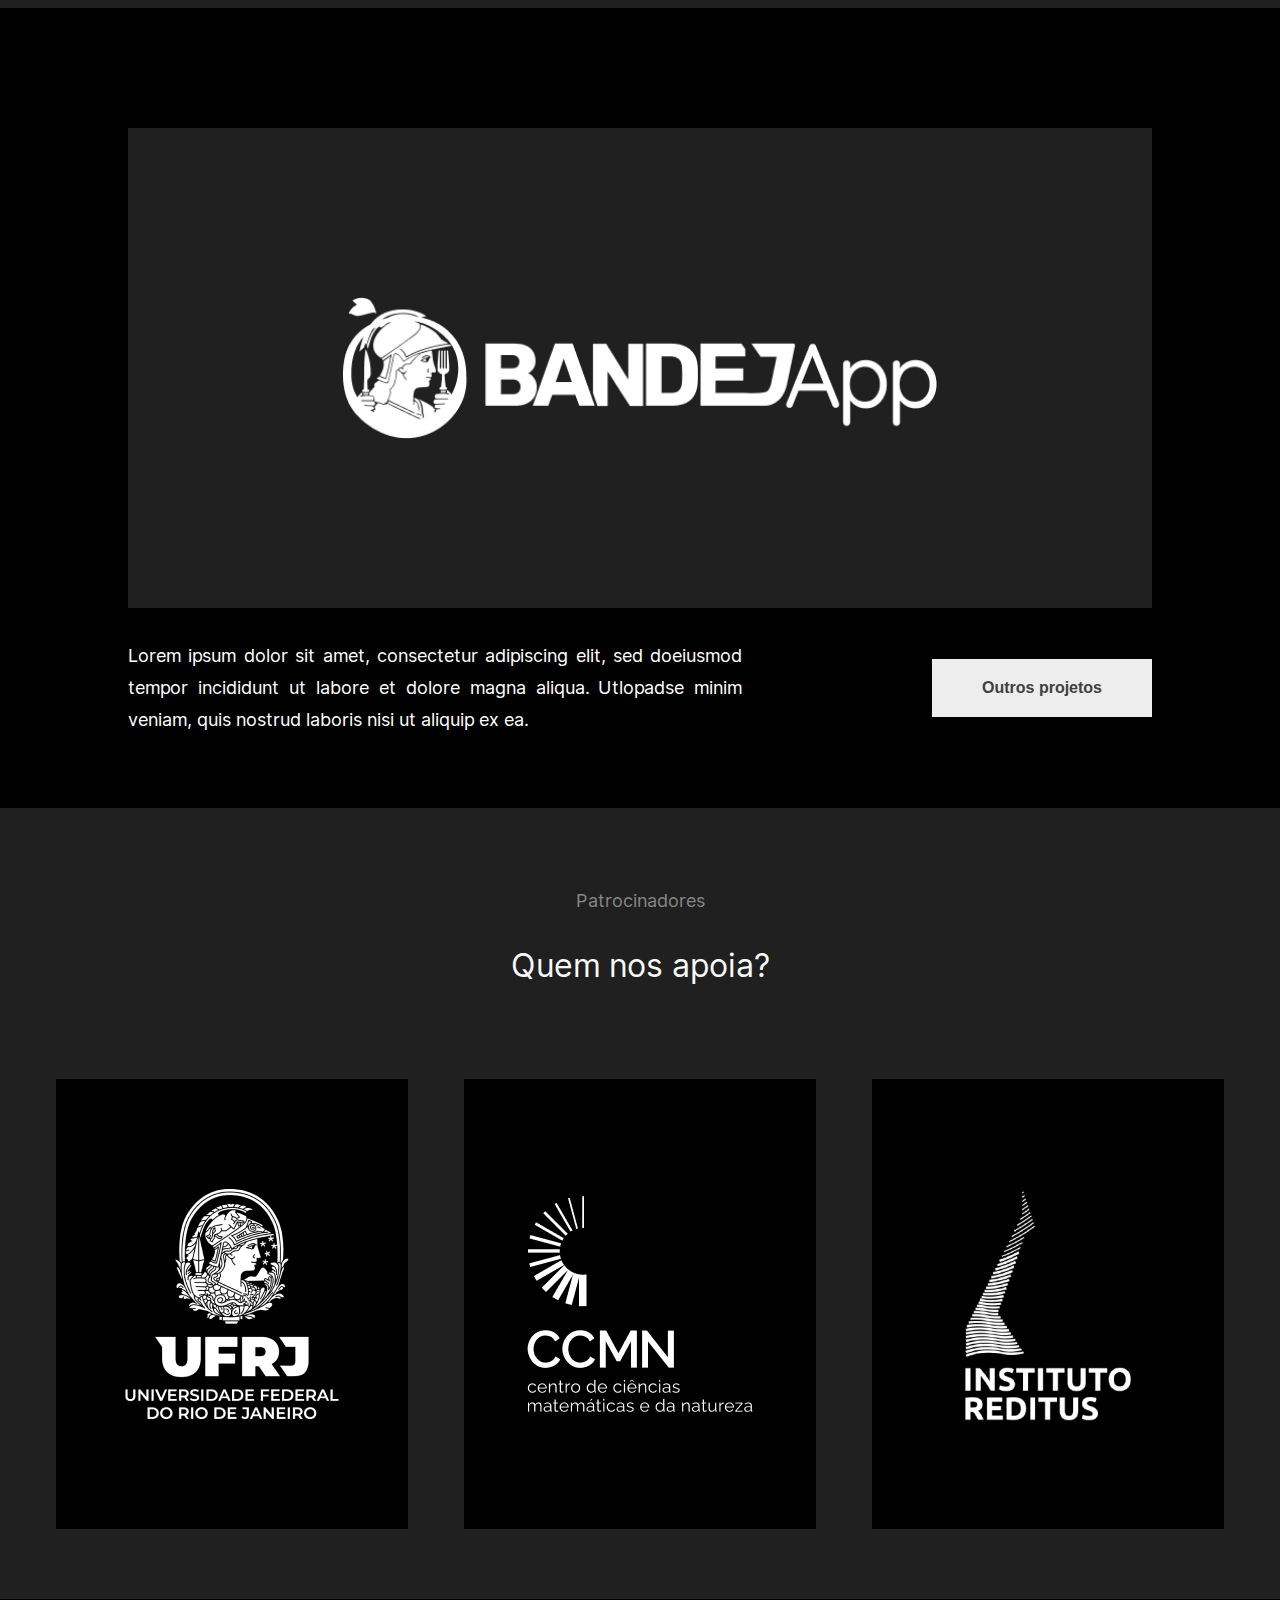
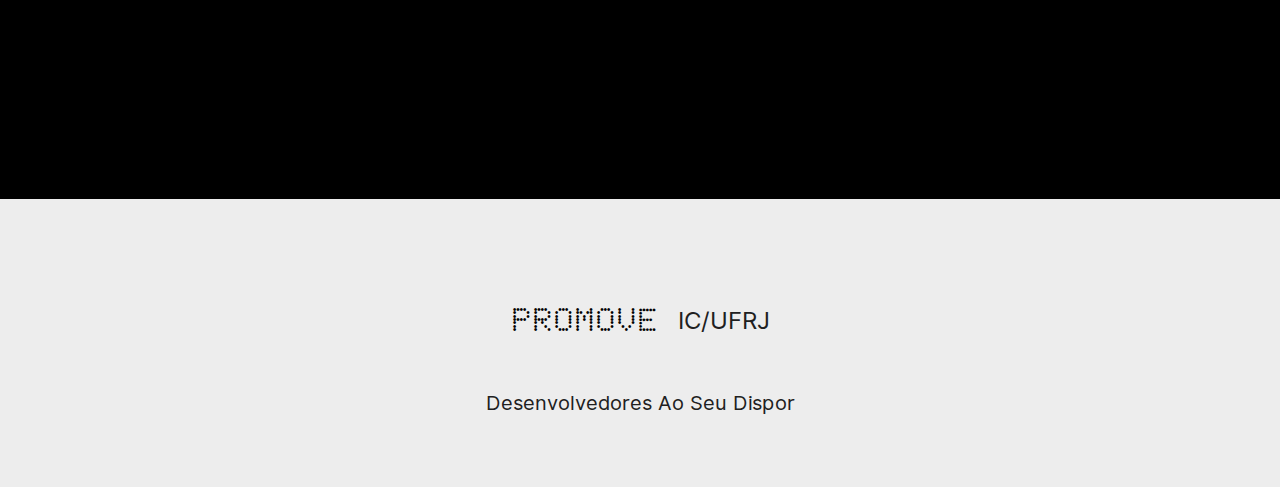
==== commit 7b4844ed: "adiciona header responsivo" ====
--- a/index.html
+++ b/index.html
@@ -4,32 +4,64 @@
 <head>
     <meta charset="UTF-8">
     <meta name="viewport" content="width=device-width, initial-scale=1.0">
+    <link rel="stylesheet" href="https://cdnjs.cloudflare.com/ajax/libs/font-awesome/4.7.0/css/font-awesome.min.css">
     <link rel="stylesheet" href="styles/reset_css.css" />
+    <link rel="stylesheet" href="styles/navbar.css" />
     <link rel="stylesheet" href="style.css" />
     <title>ProMove - HomePage</title>
 </head>
 
 <body>
-    <nav class="container-navbar">
-        <div class="container-navbar-header-left">
-            <h1 class="navbar-header-left">PROMOVE</h1>
-        </div>
-        <div class="container-navbar-list-center">
-            <ul class="navbar-list-center">
-                <li><a href=""> <span class="navbar-list-center-inicio">Início</span></a></li>
-                <li><a href="pages/teams.html">Time</a></li>
-                <li><a href="pages/projects.html">Projetos</a></li>
-            </ul>
-        </div>
-        <div class="container-navbar-list-right">
-            <ul class="navbar-list-right">
-                <li><a href="mailto:promove@dcc.ufrj.br"> <img src="images/Mail-Icon.png"> </a></li>
-                <li><a href="https://www.linkedin.com"> <img src="images/Linkedin-Icon.png"> </a></li>
-                <li><a href="https://twitter.com/"> <img src="images/Twitter-Icon.png"> </a></li>
-                <li><a href="https://www.instagram.com/"> <img src="images/Instagram-Icon.png"> </a></li>
-            </ul>
-        </div>
+    <nav class="container-navbar" id="nav">
+        <h1 class="navbar-header-left">PROMOVE</h1>
+        <ul class="navbar-list-center">
+            <li><a href="index.html"> <span class="navbar-list-center-inicio">Início</span></a></li>
+            <li><a href="pages/teams.html">Time</a></li>
+            <li><a href="pages/projects.html">Projetos</a></li>
+        </ul>
+        <ul class="navbar-list-right">
+            <li><a href="mailto:promove@dcc.ufrj.br"> <img src="images/Mail-Icon.png"> </a></li>
+            <li><a href="https://www.linkedin.com"> <img src="images/Linkedin-Icon.png"> </a></li>
+            <li><a href="https://twitter.com/"> <img src="images/Twitter-Icon.png"> </a></li>
+            <li><a href="https://www.instagram.com/"> <img src="images/Instagram-Icon.png"> </a></li>
+        </ul>
+        <span class="icon" id="icon" onclick="openNav()">
+            <i class="fa fa-bars"></i>
+        </span>
     </nav>
+
+    <!-- Sidebar -->
+    <aside id="sidebar" class="sidenav">
+        <a href="javascript:void(0)" class="closebtn" onclick="closeNav()">&times;</a>
+        <li><a href=""> <span class="navbar-list-center-inicio">Início</span></a></li>
+        <li><a href="pages/teams.html">Time</a></li>
+        <li><a href="pages/projects.html">Projetos</a></li>
+        <hr>
+        <li>
+            <a href="mailto:promove@dcc.ufrj.br">
+                <img src="images/Mail-Icon.png">
+                <span>Gmail</span>
+            </a>
+        </li>
+        <li>
+            <a href="https://www.linkedin.com">
+                <img src="images/Linkedin-Icon.png">
+                <span>LinkedIn</span>
+            </a>
+        </li>
+        <li>
+            <a href="https://twitter.com/">
+                <img src="images/Twitter-Icon.png">
+                <span></span>Twitter
+            </a>
+        </li>
+        <li>
+            <a href="https://www.instagram.com/">
+                <img src="images/Instagram-Icon.png">
+                <span>Instagram</span>
+            </a>
+        </li>
+    </aside>
 
     <main class="container-main">
 
@@ -136,4 +168,5 @@
     const outrosProjetosBtn = document.getElementById('outros-projetos-btn');
     nossosTrabsBtn.addEventListener('click', () => { window.location = 'pages/projects.html'; })
     outrosProjetosBtn.addEventListener('click', () => { window.location = 'pages/projects.html'; })
-</script>+</script>
+<script src="script.js"></script>--- a/styles/navbar.css
+++ b/styles/navbar.css
@@ -0,0 +1,122 @@
+/* Navbar */
+.container-navbar {
+    display: flex;
+    align-items: center;
+    justify-content: space-evenly;
+    height: 107px;
+}
+
+.navbar-header-left {
+    font-family: led_dot_font;
+    color: #F9F9F9;
+    font-size: 32px;
+    font-weight: 400;
+    line-height: 23.03px;
+}
+
+.navbar-list-center {
+    font-family: inter_font;
+    font-weight: 500;
+    font-size: 20px;
+    line-height: 24.2px;
+    display: flex;
+    justify-content: space-between;
+    gap: 1rem;
+}
+
+.navbar-list-center li a {
+    color: #F9F9F9;
+    text-decoration: none;
+}
+
+.navbar-list-center-inicio {
+    font-weight: 700;
+}
+
+.navbar-list-right {
+    display: flex;
+    justify-content: space-between;
+    gap: 1rem;
+}
+
+.container-navbar #icon {
+    display: block;
+    color: #f2f2f2;
+    text-decoration: none;
+    font-size: x-large;
+}
+
+.container-navbar #icon {
+    display: none;
+}
+
+/* Side Navbar */
+.sidenav {
+    height: 100%;
+    width: 0;
+    position: fixed;
+    z-index: 1;
+    top: 0;
+    right: 0;
+    background-color: #111;
+    overflow-x: hidden;
+    padding-top: 60px;
+    transition: 0.5s;
+}
+
+.sidenav li {
+    list-style-type: none;
+}
+
+.sidenav hr {
+    margin-left: 25px;
+    margin-right: 25px;
+}
+
+.sidenav a {
+    display: flex;
+    align-items: center;
+    gap: 7px;
+    padding: 8px 8px 8px 32px;
+    text-decoration: none;
+    font-size: 25px;
+    color: #f1f1f1;
+    transition: 0.3s;
+}
+
+.sidenav .closebtn {
+    position: absolute;
+    top: 0;
+    right: 25px;
+    font-size: 36px;
+    margin-left: 50px;
+}
+
+@media (min-width: 770px) {
+    #sidebar {
+        display: none;
+    }
+}
+
+
+@media (max-width: 768px) {
+    .container-navbar {
+        justify-content: space-between;
+        margin-left: 4.5rem;
+        margin-right: 4.5rem;
+        gap: 2rem;
+    }
+
+    .container-navbar .navbar-list-center,
+    .navbar-list-right {
+        display: none;
+    }
+
+    .container-navbar #icon {
+        display: block;
+    }
+
+    .container-navbar :nth-child(4) {
+        order: 1;
+    }
+}--- a/style.css
+++ b/style.css
@@ -18,66 +18,6 @@
 body {
     background-color: black;
 }
-
-/* Navbar */
-.container-navbar {
-    display: flex;
-    align-items: center;
-    justify-content: space-evenly;
-    height: 107px;
-    gap: 14rem;
-}
-
-.container-navbar-header-left {
-    display: flex;
-    align-items: center;
-    height: 67px;
-    text-align: center;
-    width: 145px;
-}
-
-.navbar-header-left {
-    font-family: led_dot_font;
-    color: #F9F9F9;
-    font-size: 32px;
-    font-weight: 400;
-    line-height: 23.03px;
-}
-
-.container-navbar-list-center {
-    width: 253px;
-}
-
-.navbar-list-center {
-    font-family: inter_font;
-    font-weight: 500;
-    font-size: 20px;
-    line-height: 24.2px;
-    display: flex;
-    justify-content: space-between;
-    text-align: center;
-}
-
-.navbar-list-center li a {
-    color: #F9F9F9;
-    text-decoration: none;
-}
-
-.navbar-list-center-inicio {
-    font-weight: 700;
-}
-
-.container-navbar-list-right {
-    width: 198px;
-}
-
-.navbar-list-right {
-
-    justify-content: space-between;
-    display: flex;
-}
-
-/* Header */
 
 /* Section apresentação */
 
@@ -229,7 +169,6 @@
     height: 800px;
     background-color: black;
     display: flex;
-
 }
 
 .container-section3-conteudo {
@@ -395,7 +334,7 @@
 
     .servico-card,
     .patrocinador-card {
-        width: 19rem;
+        width: 28rem;
     }
 }
 
@@ -416,4 +355,9 @@
         text-align: justify;
         width: 80%;
     }
+
+    .servico-card,
+    .patrocinador-card {
+        width: 19rem;
+    }
 }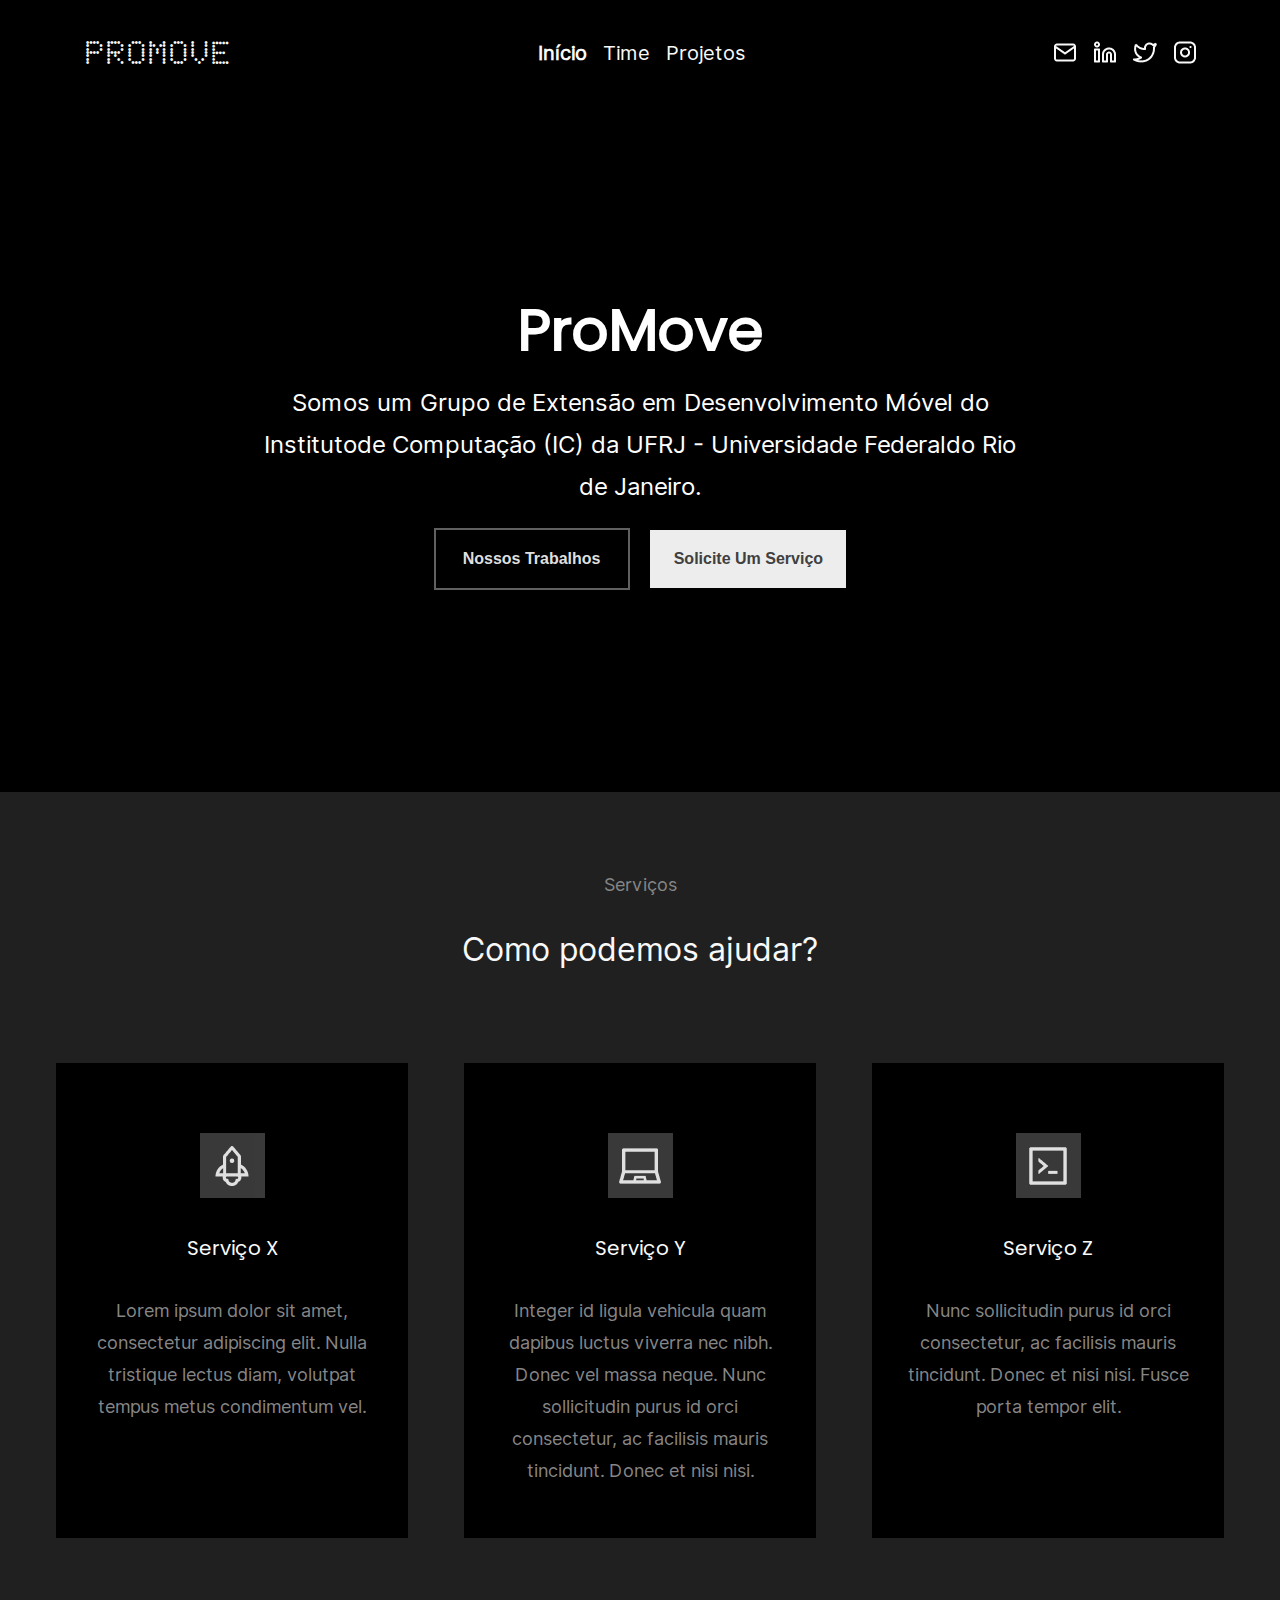
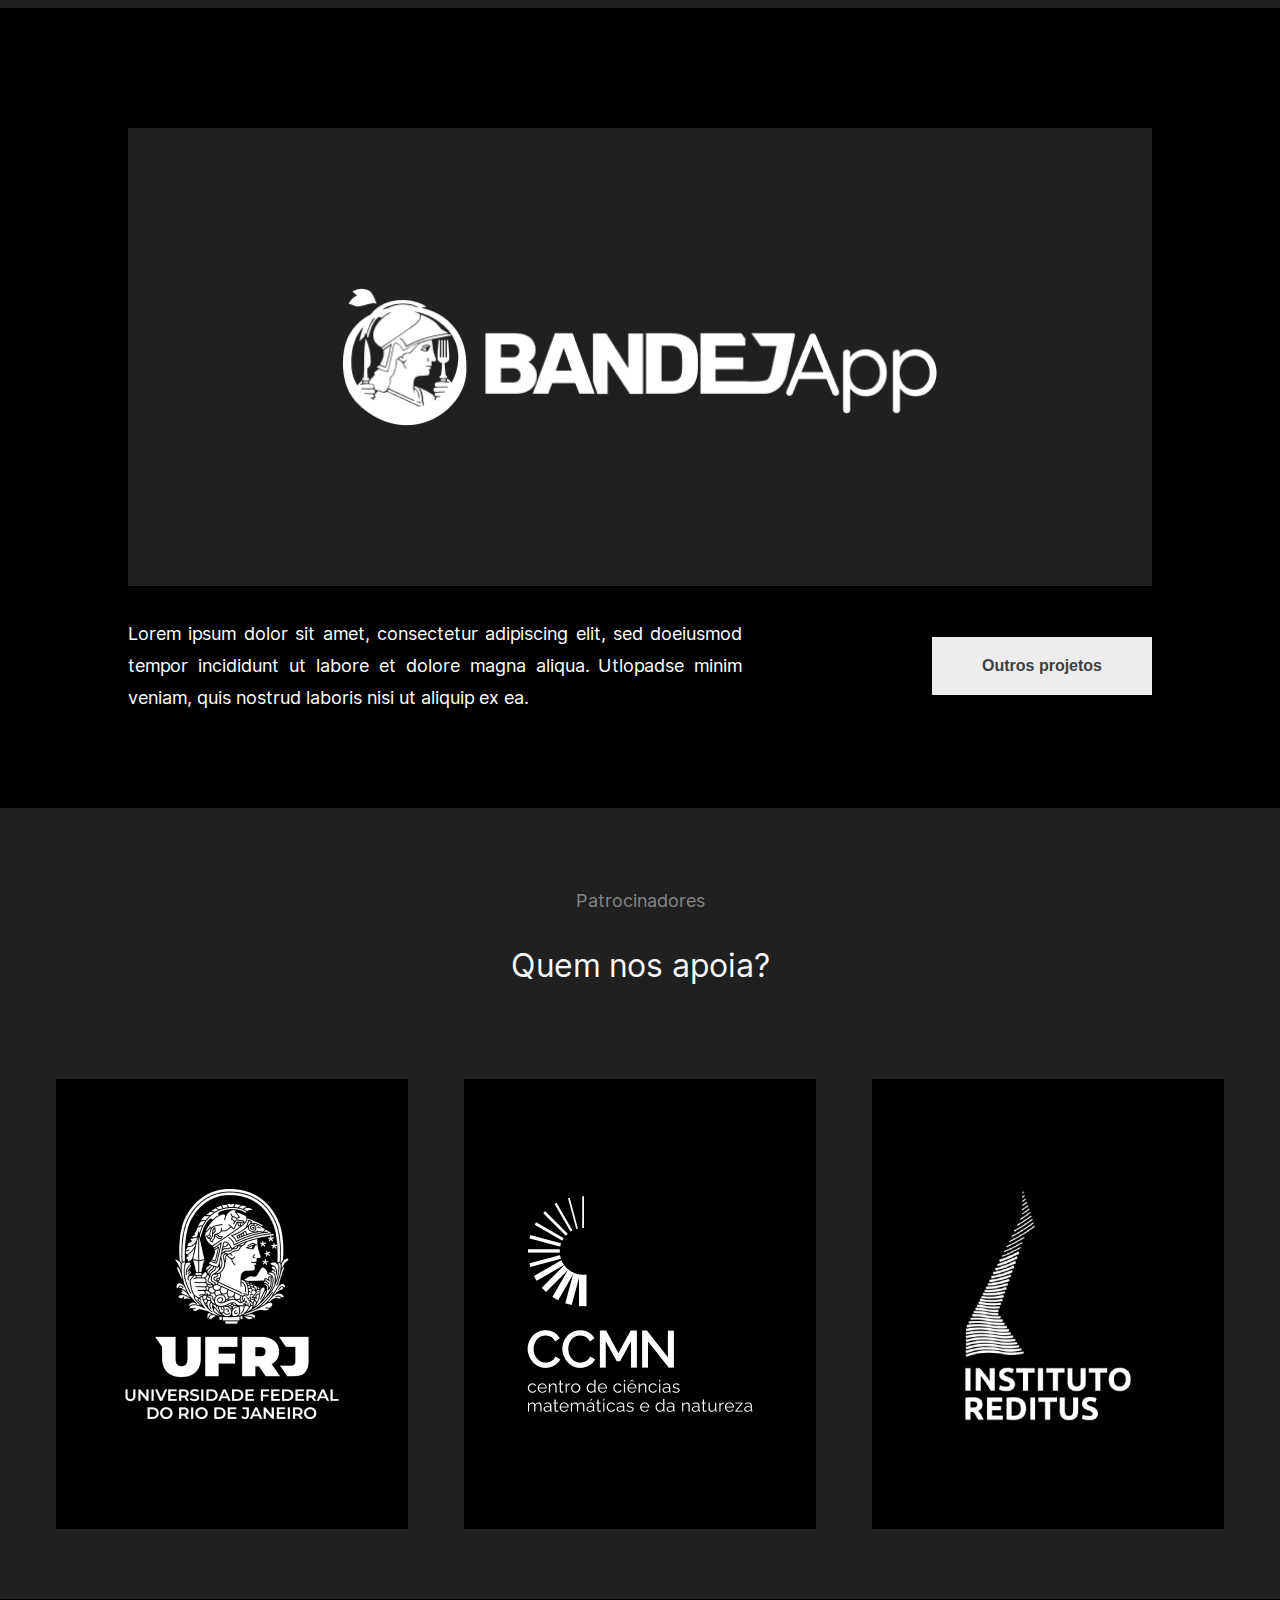
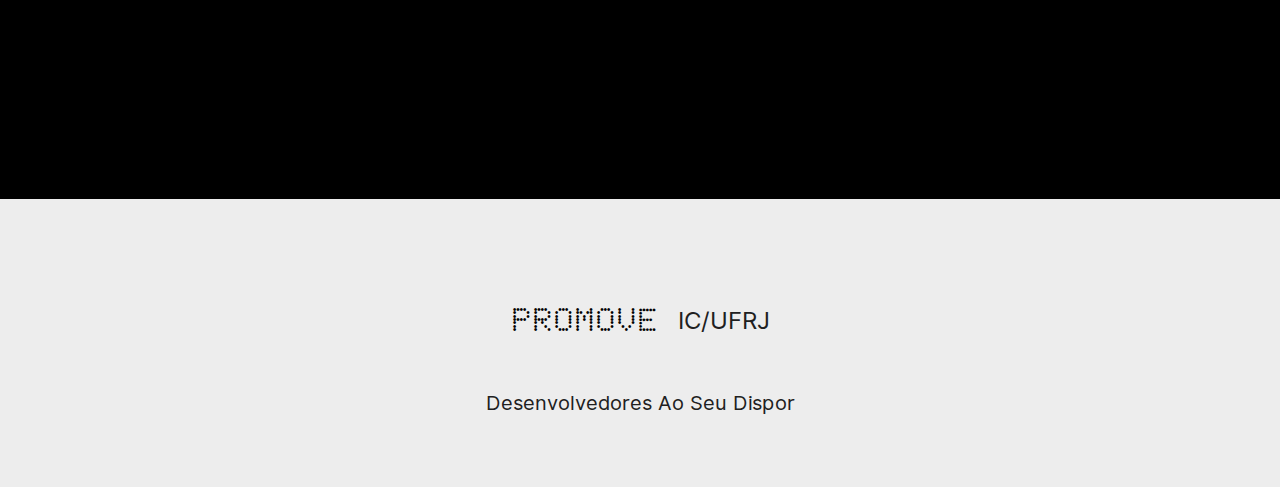
==== commit f1981092: "Mostrar página ativa no header" ====
--- a/index.html
+++ b/index.html
@@ -15,7 +15,7 @@
     <nav class="container-navbar" id="nav">
         <h1 class="navbar-header-left">PROMOVE</h1>
         <ul class="navbar-list-center">
-            <li><a href="index.html"> <span class="navbar-list-center-inicio">Início</span></a></li>
+            <li><a href="index.html" class="active">Início</a></li>
             <li><a href="pages/teams.html">Time</a></li>
             <li><a href="pages/projects.html">Projetos</a></li>
         </ul>
--- a/styles/navbar.css
+++ b/styles/navbar.css
@@ -4,6 +4,7 @@
     align-items: center;
     justify-content: space-evenly;
     height: 107px;
+    gap: 14rem;
 }
 
 .navbar-header-left {
@@ -22,6 +23,10 @@
     display: flex;
     justify-content: space-between;
     gap: 1rem;
+}
+
+.active {
+    font-weight: bold;
 }
 
 .navbar-list-center li a {
--- a/style.css
+++ b/style.css
@@ -185,16 +185,15 @@
 .bandejapp {
     background-color: var(--Eerie-Black, #202020);
     display: flex;
-    height: 480px;
-    padding: 0px 313.621px 0px 313px;
+    /* height: 480px; */
+    padding: 10rem;
     justify-content: center;
     align-items: center;
 }
 
 #bandejapp-img {
     width: 594.206px;
-    height: 142px;
-    flex-shrink: 0;
+    height: auto;
 }
 
 .container-section3-inferior {
@@ -325,11 +324,25 @@
 @media (max-width: 768px) {
 
     .servicos-cards,
-    .patrocinadores-cards {
+    .patrocinadores-cards,
+    .container-section3-inferior {
         flex-direction: column;
         align-items: center;
         justify-content: center;
         gap: 1.3rem;
+    }
+
+    .container-section3-inferior p {
+        width: 100%;
+    }
+
+    .bandejapp {
+        padding: 8rem;
+    }
+
+    #bandejapp-img {
+        width: 400px;
+        height: auto;
     }
 
     .servico-card,
@@ -360,4 +373,13 @@
     .patrocinador-card {
         width: 19rem;
     }
+
+    .bandejapp {
+        padding: 5rem;
+    }
+
+    #bandejapp-img {
+        width: 200px;
+        height: auto;
+    }
 }